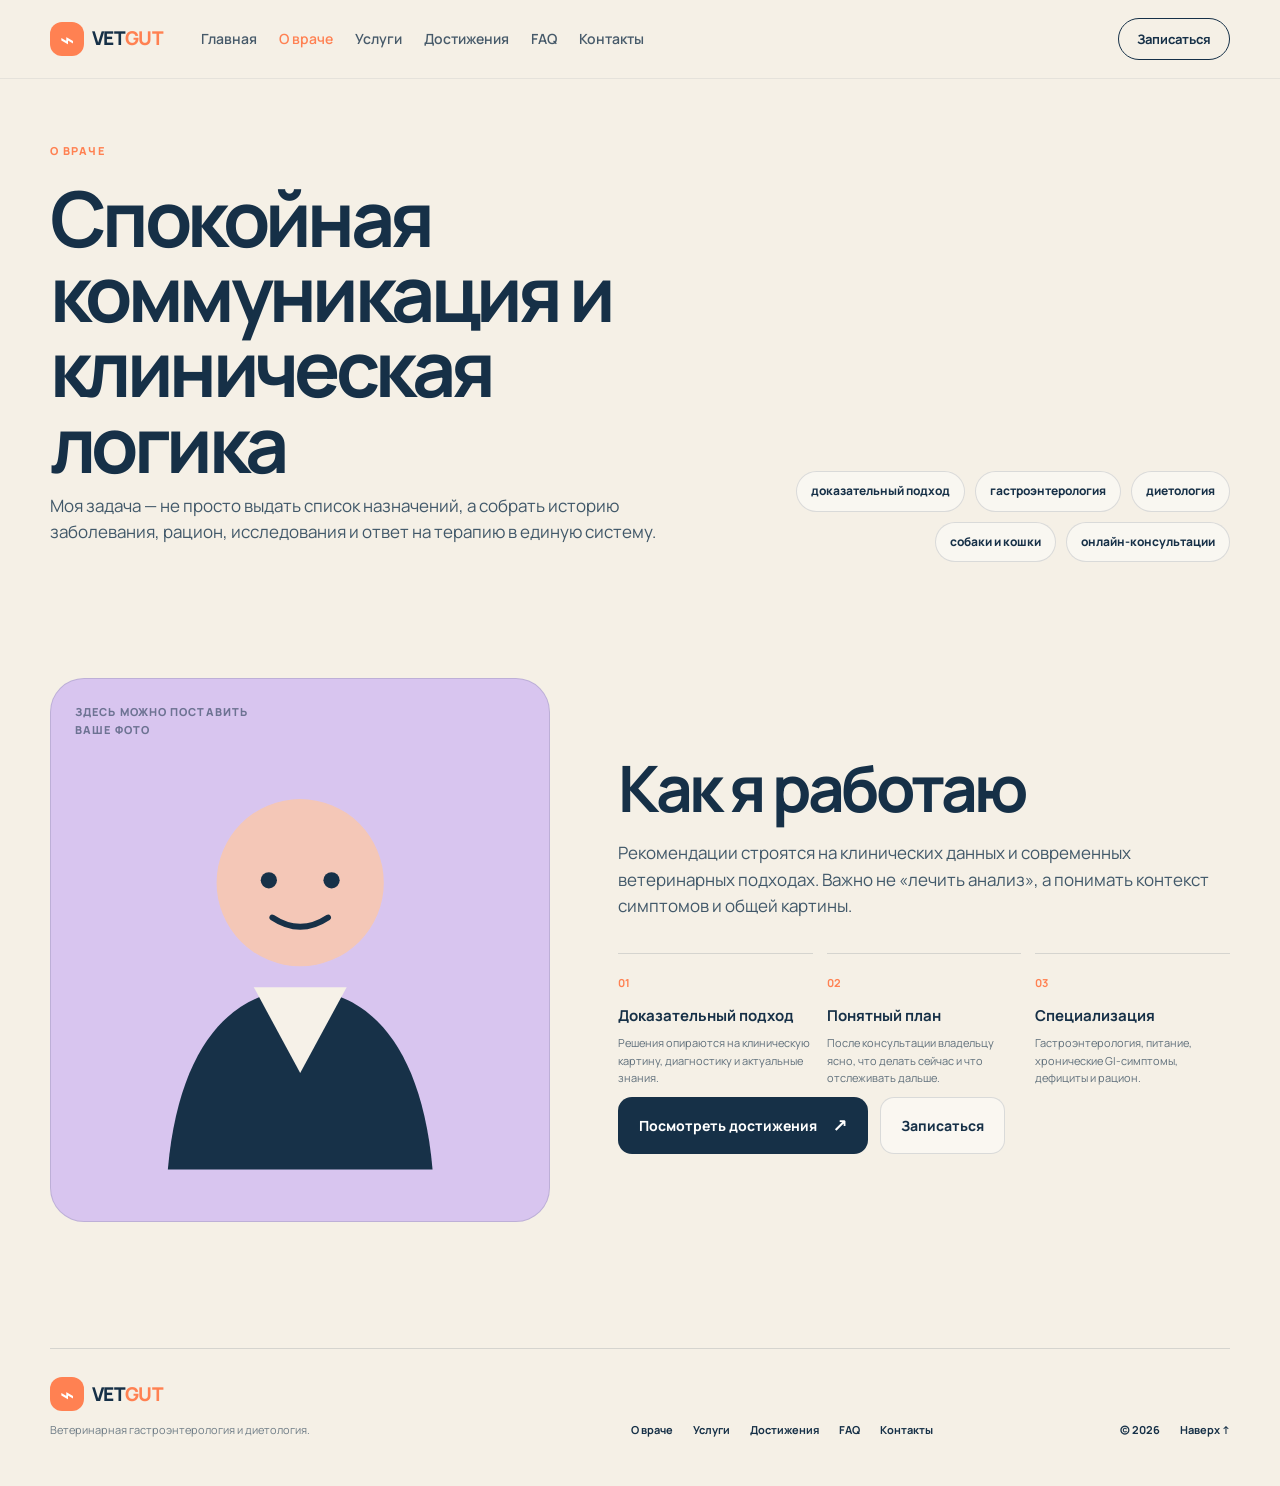
==== about.html @ 3a08a4ab "Add files via upload" ====
<!DOCTYPE html>
<html lang="ru">
<head>
  <meta charset="UTF-8" />
  <meta name="viewport" content="width=device-width, initial-scale=1.0" />
  <meta name="description" content="Ветеринарный гастроэнтеролог и диетолог" />
  <title>О враче — VETGUT</title>
  <link rel="stylesheet" href="styles.css" />
</head>
<body id="top">
  <div class="page-noise"></div>
  
    <header class="header">
      <div class="container header__inner">
        <a class="brand" href="index.html" aria-label="На главную">
          <span class="brand__mark">⌁</span>
          <span class="brand__text">VET<span>GUT</span></span>
        </a>

        <nav class="nav" id="nav">
          <a href="index.html" class="">Главная</a>
          <a href="about.html" class="is-active">О враче</a>
          <a href="services.html" class="">Услуги</a>
          <a href="achievements.html" class="">Достижения</a>
          <a href="faq.html" class="">FAQ</a>
          <a href="contacts.html" class="">Контакты</a>
        </nav>

        <a class="header__cta" href="contacts.html">Записаться</a>

        <button class="menu-btn" id="menuBtn" aria-label="Открыть меню" aria-expanded="false">
          <span></span><span></span><span></span>
        </button>
      </div>
    </header>
    
  <main>
    
<section class="inner-hero">
  <div class="container inner-hero__grid">
    <div>
      <span class="section-kicker">о враче</span>
      <h1 class="inner-title">Спокойная коммуникация и клиническая логика</h1>
      <p class="inner-lead">
        Моя задача — не просто выдать список назначений, а собрать историю заболевания,
        рацион, исследования и ответ на терапию в единую систему.
      </p>
    </div>
    <div class="inner-chip-cloud">
      <span>доказательный подход</span>
      <span>гастроэнтерология</span>
      <span>диетология</span>
      <span>собаки и кошки</span>
      <span>онлайн-консультации</span>
    </div>
  </div>
</section>

<section class="section">
  <div class="container about-grid">
    <div class="about-visual">
      <div class="portrait-placeholder">
        <div class="portrait-placeholder__label">здесь можно поставить<br>ваше фото</div>
        <svg viewBox="0 0 360 420" aria-hidden="true">
          <circle cx="180" cy="128" r="72" fill="#F4C7B7"/>
          <path d="M66 375 C76 262 126 220 180 220 C234 220 284 262 294 375 Z" fill="#173148"/>
          <path d="M140 218 L180 292 L220 218" fill="#F6F1E8"/>
          <circle cx="153" cy="126" r="7" fill="#173148"/>
          <circle cx="207" cy="126" r="7" fill="#173148"/>
          <path d="M156 158 Q180 174 204 158" fill="none" stroke="#173148" stroke-width="5" stroke-linecap="round"/>
        </svg>
      </div>
    </div>
    <div class="about-copy">
      <h2 class="sub-title">Как я работаю</h2>
      <p class="about-lead">
        Рекомендации строятся на клинических данных и современных ветеринарных подходах.
        Важно не «лечить анализ», а понимать контекст симптомов и общей картины.
      </p>

      <div class="about-points">
        <div>
          <b>01</b>
          <h4>Доказательный подход</h4>
          <p>Решения опираются на клиническую картину, диагностику и актуальные знания.</p>
        </div>
        <div>
          <b>02</b>
          <h4>Понятный план</h4>
          <p>После консультации владельцу ясно, что делать сейчас и что отслеживать дальше.</p>
        </div>
        <div>
          <b>03</b>
          <h4>Специализация</h4>
          <p>Гастроэнтерология, питание, хронические GI-симптомы, дефициты и рацион.</p>
        </div>
      </div>

      <div class="split-actions">
        <a class="btn btn--primary" href="achievements.html">Посмотреть достижения <span>↗</span></a>
        <a class="btn btn--ghost" href="contacts.html">Записаться</a>
      </div>
    </div>
  </div>
</section>

  </main>
  
    <footer class="footer">
      <div class="container footer__inner">
        <div>
          <a class="brand brand--footer" href="index.html">
            <span class="brand__mark">⌁</span>
            <span class="brand__text">VET<span>GUT</span></span>
          </a>
          <p>Ветеринарная гастроэнтерология и диетология.</p>
        </div>
        <div class="footer__links">
          <a href="about.html">О враче</a>
          <a href="services.html">Услуги</a>
          <a href="achievements.html">Достижения</a>
          <a href="faq.html">FAQ</a>
          <a href="contacts.html">Контакты</a>
        </div>
        <div class="footer__right">
          <span>© 2026</span>
          <a href="#top">Наверх ↑</a>
        </div>
      </div>
    </footer>
    
  <script src="script.js"></script>
</body>
</html>
---- styles.css ----
@import url('https://fonts.googleapis.com/css2?family=Manrope:wght@400;500;600;700;800&display=swap');

:root{
  --bg:#f5f0e6;
  --paper:#fffdf8;
  --ink:#163047;
  --ink-2:#284358;
  --coral:#ff8152;
  --coral-soft:#f4b2a4;
  --lavender:#d8c5ef;
  --sky:#a8dce8;
  --yellow:#f7de78;
  --pink:#f2a7bb;
  --line:rgba(22,48,71,.14);
  --radius:30px;
  --shadow:0 18px 48px rgba(22,48,71,.08);
}
*{box-sizing:border-box}
html{scroll-behavior:smooth}
body{
  margin:0;
  font-family:"Manrope",system-ui,-apple-system,BlinkMacSystemFont,"Segoe UI",sans-serif;
  color:var(--ink);
  background:var(--bg);
  line-height:1.55;
  overflow-x:hidden;
}
a{color:inherit;text-decoration:none}
button,input,textarea{font:inherit}
img{max-width:100%;display:block}
.container{width:min(1180px,calc(100% - 40px));margin:0 auto}
.page-noise{
  position:fixed;inset:0;pointer-events:none;z-index:-1;opacity:.22;
  background-image:radial-gradient(rgba(22,48,71,.11) .55px,transparent .55px);
  background-size:6px 6px;
}

.header{
  position:sticky;top:0;z-index:50;background:rgba(245,240,230,.84);
  backdrop-filter:blur(18px);border-bottom:1px solid rgba(22,48,71,.07)
}
.header__inner{height:78px;display:flex;align-items:center;gap:28px}
.brand{display:flex;align-items:center;gap:8px;font-weight:800;letter-spacing:-.04em}
.brand__mark{
  width:34px;height:34px;display:grid;place-items:center;border-radius:12px;
  background:var(--coral);color:white;font-size:24px;line-height:1
}
.brand__text{font-size:19px}
.brand__text span{color:var(--coral)}
.nav{display:flex;align-items:center;gap:22px;margin-left:10px;font-size:14px;font-weight:600}
.nav a{opacity:.78;transition:.2s}
.nav a:hover,.nav a.is-active{opacity:1;color:var(--coral)}
.header__cta{
  margin-left:auto;border:1px solid var(--ink);border-radius:999px;padding:10px 18px;font-size:13px;font-weight:700;transition:.2s
}
.header__cta:hover{background:var(--ink);color:white}
.menu-btn{display:none;background:none;border:0;padding:8px;cursor:pointer}
.menu-btn span{display:block;width:22px;height:2px;background:var(--ink);margin:4px 0;border-radius:4px}

h1,h2,h3,p{margin-top:0}
.eyebrow,.section-kicker{
  display:inline-flex;align-items:center;gap:9px;text-transform:uppercase;letter-spacing:.13em;
  font-size:11px;font-weight:800
}
.eyebrow{background:#fff;border:1px solid var(--line);border-radius:999px;padding:9px 13px}
.dot{width:8px;height:8px;border-radius:50%;background:var(--coral);box-shadow:0 0 0 5px rgba(255,129,82,.12)}
.section-kicker{color:var(--coral)}

.hero{padding:68px 0 74px}
.hero--compact{padding-bottom:60px}
.hero__grid{display:grid;grid-template-columns:1.03fr .97fr;gap:50px;align-items:center}
h1{
  margin:24px 0 22px;font-size:clamp(54px,6.5vw,92px);line-height:.94;letter-spacing:-.065em;
  max-width:770px
}
h1 span{color:var(--coral)}
.hero__lead,.inner-lead,.about-lead{max-width:660px;font-size:17px;color:var(--ink-2);opacity:.88}
.hero__actions,.split-actions,.contact-actions,.cta-box__actions{display:flex;gap:12px;flex-wrap:wrap}
.hero__actions{margin:32px 0 34px}
.btn{
  display:inline-flex;align-items:center;justify-content:center;gap:15px;padding:14px 20px;border-radius:14px;
  font-weight:750;font-size:14px;border:1px solid transparent;transition:.2s
}
.btn span{font-size:18px}
.btn--primary{background:var(--ink);color:#fff}
.btn--primary:hover{transform:translateY(-2px);background:#0f2437}
.btn--ghost{border-color:var(--line);background:rgba(255,255,255,.46)}
.btn--ghost:hover{background:white}
.hero__facts{display:grid;grid-template-columns:repeat(3,1fr);gap:12px;max-width:650px}
.hero__facts div{border-top:1px solid var(--line);padding-top:13px}
.hero__facts b{display:block;font-size:13px}
.hero__facts span{font-size:11px;opacity:.62}

.hero__visual{position:relative;min-height:540px}
.hero-card{
  min-height:560px;background:var(--paper);border:1px solid var(--line);border-radius:42px;overflow:hidden;
  position:relative;box-shadow:var(--shadow)
}
.hero-card--short{min-height:500px}
.hero-card::before{
  content:"";position:absolute;inset:0;
  background:
    radial-gradient(circle at 88% 12%,rgba(255,129,82,.16) 0 58px,transparent 59px),
    radial-gradient(circle at 10% 92%,rgba(216,197,239,.32) 0 90px,transparent 91px);
}
.hero-card__badge{
  position:absolute;z-index:3;top:28px;left:28px;border:1px solid var(--line);background:#fff;
  border-radius:999px;padding:8px 12px;font-size:11px;font-weight:700
}
.pet-stage{height:430px;display:flex;align-items:center;justify-content:center;padding-top:30px}
.pet-illustration{width:94%;height:auto;position:relative;z-index:2}
.float-tag{
  position:absolute;z-index:5;background:var(--yellow);border:1px solid rgba(22,48,71,.12);
  border-radius:999px;padding:10px 14px;font-size:11px;font-weight:800;box-shadow:var(--shadow)
}
.float-tag--one{right:-17px;top:105px;transform:rotate(5deg)}
.float-tag--two{left:-26px;bottom:102px;background:var(--lavender);transform:rotate(-7deg)}

.section{padding:90px 0}
.section-head{display:flex;align-items:flex-end;justify-content:space-between;gap:40px;margin-bottom:42px}
.section-head--center{align-items:end}
.section-head h2,.sub-title,.contact-card h2,.cta-box h2{
  margin:10px 0 0;font-size:clamp(38px,5vw,68px);line-height:1;letter-spacing:-.055em
}
.section-head p{width:min(420px,100%);margin:0;color:var(--ink-2);opacity:.75;font-size:14px}

.inner-hero{padding:58px 0 26px}
.inner-hero__grid{display:grid;grid-template-columns:1.1fr .9fr;gap:40px;align-items:end}
.inner-title{
  margin:18px 0 12px;
  font-size:clamp(42px,6vw,78px);
  line-height:.98;
  letter-spacing:-.06em;
}
.inner-chip-cloud{display:flex;gap:10px;flex-wrap:wrap;justify-content:flex-end}
.inner-chip-cloud span,.track-row span{
  border:1px solid var(--line);border-radius:999px;padding:10px 14px;
  background:rgba(255,255,255,.45);font-size:12px;font-weight:750
}
.track-row{display:flex;gap:10px;flex-wrap:wrap;margin:0 0 18px}

.section--shortcuts{padding-top:20px}
.shortcut-grid{
  display:grid;grid-template-columns:repeat(4,1fr);gap:16px
}
.shortcut-card{
  min-height:250px;padding:24px;border-radius:28px;border:1px solid var(--line);display:flex;flex-direction:column;
  transition:.22s;background:#fff
}
.shortcut-card:hover{transform:translateY(-5px);box-shadow:var(--shadow)}
.shortcut-card span:first-child{font-size:12px;font-weight:850;opacity:.6}
.shortcut-card h3{font-size:28px;letter-spacing:-.04em;line-height:1.05;margin:34px 0 10px}
.shortcut-card p{font-size:13px;opacity:.74;max-width:250px}
.shortcut-card b{margin-top:auto;padding-top:18px;border-top:1px solid rgba(22,48,71,.11);font-size:11px}
.shortcut-card--lavender{background:var(--lavender)}
.shortcut-card--sky{background:var(--sky)}
.shortcut-card--yellow{background:var(--yellow)}
.shortcut-card--coral{background:var(--coral-soft)}

.section--mini-showcase{padding-top:20px}
.mini-showcase{
  display:grid;grid-template-columns:1fr 1fr;gap:32px;align-items:center;
  border-radius:38px;background:rgba(255,255,255,.38);border:1px solid var(--line);padding:42px;
}
.mini-showcase__copy h2{margin:10px 0 16px;font-size:clamp(34px,4.5vw,56px);line-height:1;letter-spacing:-.055em}
.mini-showcase__copy p{max-width:500px;font-size:14px;opacity:.76;margin-bottom:24px}
.mini-cert-stack{position:relative;min-height:340px}
.mini-cert{
  position:absolute;width:260px;height:190px;border-radius:24px;overflow:hidden;background:#fff;box-shadow:var(--shadow);
  border:1px solid var(--line)
}
.mini-cert img{width:100%;height:100%;object-fit:cover}
.mini-cert--one{left:10px;top:70px;transform:rotate(-10deg)}
.mini-cert--two{left:140px;top:20px;transform:rotate(8deg)}
.mini-cert--three{left:210px;top:130px;transform:rotate(4deg)}

.section--cta{padding-top:24px}
.cta-box{
  display:grid;grid-template-columns:1fr auto;gap:30px;align-items:end;
  background:var(--ink);color:#fff;border-radius:34px;padding:38px 42px
}
.cta-box p{max-width:650px;opacity:.74;font-size:14px}
.cta-box .section-kicker{color:var(--yellow)}

.about-grid{display:grid;grid-template-columns:.9fr 1.1fr;gap:68px;align-items:center}
.about-visual{position:relative}
.portrait-placeholder{
  position:relative;overflow:hidden;aspect-ratio:.92;border-radius:34px;background:var(--lavender);border:1px solid var(--line)
}
.portrait-placeholder svg{position:absolute;inset:auto 0 0;width:100%;height:90%}
.portrait-placeholder__label{
  position:absolute;top:24px;left:24px;z-index:2;font-size:11px;text-transform:uppercase;
  font-weight:800;letter-spacing:.1em;opacity:.55
}
.about-lead{margin:20px 0 34px}
.about-points{display:grid;grid-template-columns:repeat(3,1fr);gap:14px}
.about-points>div{border-top:1px solid var(--line);padding-top:15px}
.about-points b{font-size:11px;color:var(--coral)}
.about-points h4{font-size:15px;margin:10px 0 7px}
.about-points p{font-size:11px;opacity:.67}

.services-grid{display:grid;grid-template-columns:repeat(3,1fr);gap:16px}
.service-card{
  min-height:310px;border-radius:26px;padding:24px;border:1px solid rgba(22,48,71,.09);
  display:flex;flex-direction:column;transition:.25s
}
.service-card:hover{transform:translateY(-6px);box-shadow:var(--shadow)}
.service-card__top{display:flex;justify-content:space-between;font-size:12px;font-weight:800;opacity:.8}
.service-card__top span:last-child{
  width:38px;height:38px;border-radius:12px;background:rgba(255,255,255,.5);display:grid;place-items:center;font-size:20px
}
.service-card h3{font-size:23px;line-height:1.12;letter-spacing:-.035em;margin:35px 0 12px}
.service-card p{font-size:13px;opacity:.72}
.service-card__meta{font-size:11px;font-weight:700;margin-top:auto;padding-top:22px;border-top:1px solid rgba(22,48,71,.12)}
.service-card--coral{background:var(--coral-soft)}
.service-card--lavender{background:var(--lavender)}
.service-card--sky{background:var(--sky)}
.service-card--yellow{background:var(--yellow)}
.service-card--cream{background:#fffaf0}
.service-card--dark{background:var(--ink);color:white}
.service-card--dark .service-card__meta{border-color:rgba(255,255,255,.22)}
.service-card--dark .service-card__top span:last-child{background:var(--coral)}

.achievement-stats{
  display:grid;grid-template-columns:.7fr 1.25fr 1.35fr;gap:12px;margin-top:30px
}
.achievement-stats>div{
  min-height:120px;border:1px solid var(--line);border-radius:24px;padding:20px;
  background:rgba(255,255,255,.52);display:flex;flex-direction:column;justify-content:space-between
}
.achievement-stats>div:nth-child(1){background:var(--yellow)}
.achievement-stats>div:nth-child(2){background:var(--lavender)}
.achievement-stats>div:nth-child(3){background:var(--sky)}
.achievement-stats b{font-size:36px;line-height:1;letter-spacing:-.05em}
.achievement-stats span{max-width:290px;font-size:11px;line-height:1.35;font-weight:750;opacity:.72}
.section--cert-overview{padding-top:24px}
.achievement-intro{
  display:grid;grid-template-columns:1.05fr 1fr auto;gap:30px;align-items:end;
  margin-bottom:18px;padding:28px 30px;border-radius:28px;background:var(--ink);color:white;
}
.achievement-intro__mark{
  display:inline-grid;width:34px;height:34px;place-items:center;border-radius:50%;
  background:var(--coral);margin-bottom:17px;
}
.achievement-intro h3{margin:0;max-width:440px;font-size:clamp(27px,3vw,42px);line-height:1.03;letter-spacing:-.045em}
.achievement-intro p{margin:0;max-width:440px;font-size:12px;opacity:.7}
.achievement-pdf-link{
  display:inline-flex;align-items:center;gap:12px;white-space:nowrap;padding:12px 15px;
  border:1px solid rgba(255,255,255,.22);border-radius:14px;font-size:11px;font-weight:800;transition:.2s
}
.achievement-pdf-link:hover{background:white;color:var(--ink)}

.featured-certs{
  display:grid;grid-template-columns:1.25fr .75fr .75fr;gap:16px;margin-top:18px
}
.feature-cert{
  appearance:none;border:1px solid var(--line);border-radius:30px;padding:0;overflow:hidden;
  background:var(--paper);cursor:pointer;text-align:left;box-shadow:0 9px 25px rgba(22,48,71,.04);
  transition:.22s ease
}
.feature-cert:hover{transform:translateY(-5px);box-shadow:var(--shadow)}
.feature-cert__thumb{background:#ece7dc;padding:16px}
.feature-cert__thumb img{width:100%;height:100%;object-fit:contain;border-radius:16px}
.feature-cert__info{padding:18px 20px 20px}
.feature-cert__info span{font-size:10px;text-transform:uppercase;font-weight:850;letter-spacing:.08em;color:var(--coral)}
.feature-cert__info b{display:block;margin:8px 0 8px;font-size:20px;line-height:1.08;letter-spacing:-.04em}
.feature-cert__info small{font-size:11px;opacity:.6}
.feature-cert--large .feature-cert__thumb{height:420px;background:linear-gradient(135deg,#f3e7d9,#d8c5ef)}
.feature-cert--tall .feature-cert__thumb{height:360px}
.feature-cert:nth-child(2) .feature-cert__thumb{background:linear-gradient(135deg,#f7de78,#f4b2a4)}
.feature-cert:nth-child(3) .feature-cert__thumb{background:linear-gradient(135deg,#a8dce8,#d8c5ef)}

.certificate-gallery{
  display:grid;grid-template-columns:repeat(3,1fr);gap:16px
}
.certificate-item{
  appearance:none;border:1px solid var(--line);border-radius:26px;padding:0;overflow:hidden;background:var(--paper);
  color:var(--ink);text-align:left;cursor:pointer;box-shadow:0 9px 25px rgba(22,48,71,.04);transition:transform .22s ease,box-shadow .22s ease;
}
.certificate-item:hover{transform:translateY(-5px);box-shadow:var(--shadow)}
.certificate-item__image{
  height:228px;display:flex;align-items:center;justify-content:center;padding:14px;overflow:hidden;background:#ece7dc;border-bottom:1px solid var(--line)
}
.certificate-item:nth-child(4n+1) .certificate-item__image{background:#f5d1c6}
.certificate-item:nth-child(4n+2) .certificate-item__image{background:#ded1ef}
.certificate-item:nth-child(4n+3) .certificate-item__image{background:#c5e4eb}
.certificate-item:nth-child(4n+4) .certificate-item__image{background:#f6e8a8}
.certificate-item__image img{
  width:100%;height:100%;object-fit:contain;border-radius:9px;filter:drop-shadow(0 8px 12px rgba(22,48,71,.13))
}
.certificate-item__body{min-height:165px;padding:18px 19px 20px;display:flex;flex-direction:column}
.certificate-item__type{color:var(--coral);font-size:9px;font-weight:850;text-transform:uppercase;letter-spacing:.08em}
.certificate-item__body b{display:block;margin:12px 0 14px;font-size:16px;line-height:1.2;letter-spacing:-.025em}
.certificate-item__body>span:last-child{margin-top:auto;padding-top:12px;border-top:1px solid var(--line);font-size:10px;font-weight:700;opacity:.58}

.cert-lightbox{
  position:fixed;z-index:200;inset:0;display:none;align-items:center;justify-content:center;padding:24px;
  background:rgba(8,20,31,.88);backdrop-filter:blur(10px);
}
.cert-lightbox.is-open{display:flex}
.cert-lightbox__inner{width:min(1120px,100%);max-height:92vh;display:flex;flex-direction:column;align-items:center}
.cert-lightbox__inner img{max-width:100%;max-height:78vh;object-fit:contain;border-radius:14px;box-shadow:0 28px 80px rgba(0,0,0,.38)}
.cert-lightbox__caption{
  width:min(820px,100%);margin-top:14px;padding:13px 16px;border-radius:15px;background:rgba(255,255,255,.1);color:white;text-align:center
}
.cert-lightbox__caption b{display:block;font-size:13px}
.cert-lightbox__caption span{display:block;margin-top:4px;font-size:10px;opacity:.64}
.cert-lightbox__close{
  position:fixed;top:18px;right:22px;width:44px;height:44px;border:1px solid rgba(255,255,255,.25);border-radius:50%;
  background:rgba(255,255,255,.1);color:white;font-size:28px;line-height:1;cursor:pointer;
}
body.lightbox-open{overflow:hidden}

.faq-grid{display:grid;grid-template-columns:.75fr 1.25fr;gap:70px}
.faq-intro p{font-size:14px;opacity:.72;max-width:360px;margin:20px 0}
.faq-list details{border-top:1px solid var(--line)}
.faq-list details:last-child{border-bottom:1px solid var(--line)}
.faq-list summary{
  list-style:none;display:flex;align-items:center;justify-content:space-between;gap:18px;
  cursor:pointer;padding:22px 0;font-weight:750;font-size:15px
}
.faq-list summary::-webkit-details-marker{display:none}
.faq-list summary span{font-size:25px;font-weight:400;transition:.2s}
.faq-list details[open] summary span{transform:rotate(45deg)}
.faq-list details p{font-size:13px;opacity:.72;max-width:760px;padding:0 42px 22px 0;margin:0}

.contact-card{
  background:var(--coral-soft);border:1px solid var(--line);border-radius:40px;padding:56px;
  display:grid;grid-template-columns:1.1fr .9fr;gap:50px;overflow:hidden
}
.contact-card__copy p{max-width:610px;font-size:15px;opacity:.76;margin:20px 0 28px}
.contact-note{display:block;margin-top:16px;opacity:.55}
.contact-card__visual{display:flex;align-items:center;justify-content:center;position:relative}
.contact-bubble{
  background:#fff;border-radius:28px;padding:28px;width:min(100%,360px);box-shadow:var(--shadow);transform:rotate(3deg);
  border:1px solid var(--line)
}
.contact-bubble__small{display:inline-block;background:var(--yellow);border-radius:999px;padding:7px 10px;font-size:10px;font-weight:800;margin-bottom:20px}
.contact-bubble b{display:block;font-size:28px;line-height:1.06;letter-spacing:-.04em}
.contact-bubble__line{height:1px;background:var(--line);margin:22px 0}
.contact-bubble>span:last-child{font-size:11px;opacity:.65}
.contact-pet{position:absolute;right:-20px;bottom:4px;font-size:30px;transform:rotate(-8deg)}

.footer{padding:36px 0 48px}
.footer__inner{display:grid;grid-template-columns:1.2fr 1fr auto;gap:30px;align-items:end;border-top:1px solid var(--line);padding-top:28px}
.brand--footer{width:max-content}
.footer p{font-size:11px;opacity:.6;margin:10px 0 0}
.footer__links{display:flex;gap:20px;flex-wrap:wrap;font-size:11px;font-weight:700}
.footer__right{display:flex;gap:20px;font-size:11px;font-weight:700}

@media (max-width: 1100px){
  .shortcut-grid{grid-template-columns:repeat(2,1fr)}
  .featured-certs{grid-template-columns:1fr 1fr}
  .feature-cert--large{grid-column:1/-1}
}
@media (max-width: 980px){
  .nav,.header__cta{display:none}
  .menu-btn{display:block;margin-left:auto}
  .nav.is-open{
    display:flex;position:absolute;top:78px;left:20px;right:20px;background:var(--paper);border:1px solid var(--line);
    border-radius:20px;box-shadow:var(--shadow);padding:18px;flex-direction:column;align-items:flex-start
  }
  .hero__grid,.inner-hero__grid,.mini-showcase,.about-grid,.faq-grid,.contact-card{grid-template-columns:1fr}
  .hero__visual{min-height:auto}
  .services-grid,.certificate-gallery{grid-template-columns:repeat(2,1fr)}
  .about-points{grid-template-columns:repeat(2,1fr)}
  .achievement-stats{grid-template-columns:repeat(3,1fr)}
  .achievement-intro{grid-template-columns:1fr 1fr}
  .achievement-pdf-link{grid-column:1 / -1;width:max-content}
  .cta-box{grid-template-columns:1fr}
  .footer__inner{grid-template-columns:1fr;align-items:start}
}
@media (max-width: 680px){
  .container{width:min(100% - 24px,1180px)}
  .header__inner{height:68px}
  .hero{padding:38px 0 42px}
  h1,.inner-title{font-size:50px}
  .hero__lead,.inner-lead,.about-lead{font-size:15px}
  .hero__facts,.achievement-stats,.shortcut-grid,.services-grid,.certificate-gallery,.about-points,.featured-certs{grid-template-columns:1fr}
  .section{padding:72px 0}
  .hero-card{min-height:420px;border-radius:28px}
  .pet-stage{height:320px}
  .float-tag--one{right:-5px}
  .float-tag--two{left:-5px;bottom:50px}
  .section-head{display:block}
  .section-head p{margin-top:18px}
  .mini-showcase{padding:24px;border-radius:28px}
  .mini-cert-stack{min-height:255px}
  .mini-cert{width:160px;height:116px}
  .mini-cert--one{left:0;top:85px}
  .mini-cert--two{left:95px;top:10px}
  .mini-cert--three{left:145px;top:110px}
  .achievement-intro{grid-template-columns:1fr;padding:24px}
  .achievement-pdf-link{width:100%;justify-content:center;white-space:normal}
  .certificate-item__image{height:245px}
  .contact-card{padding:34px 24px;border-radius:28px}
  .footer__right{justify-content:space-between}
}
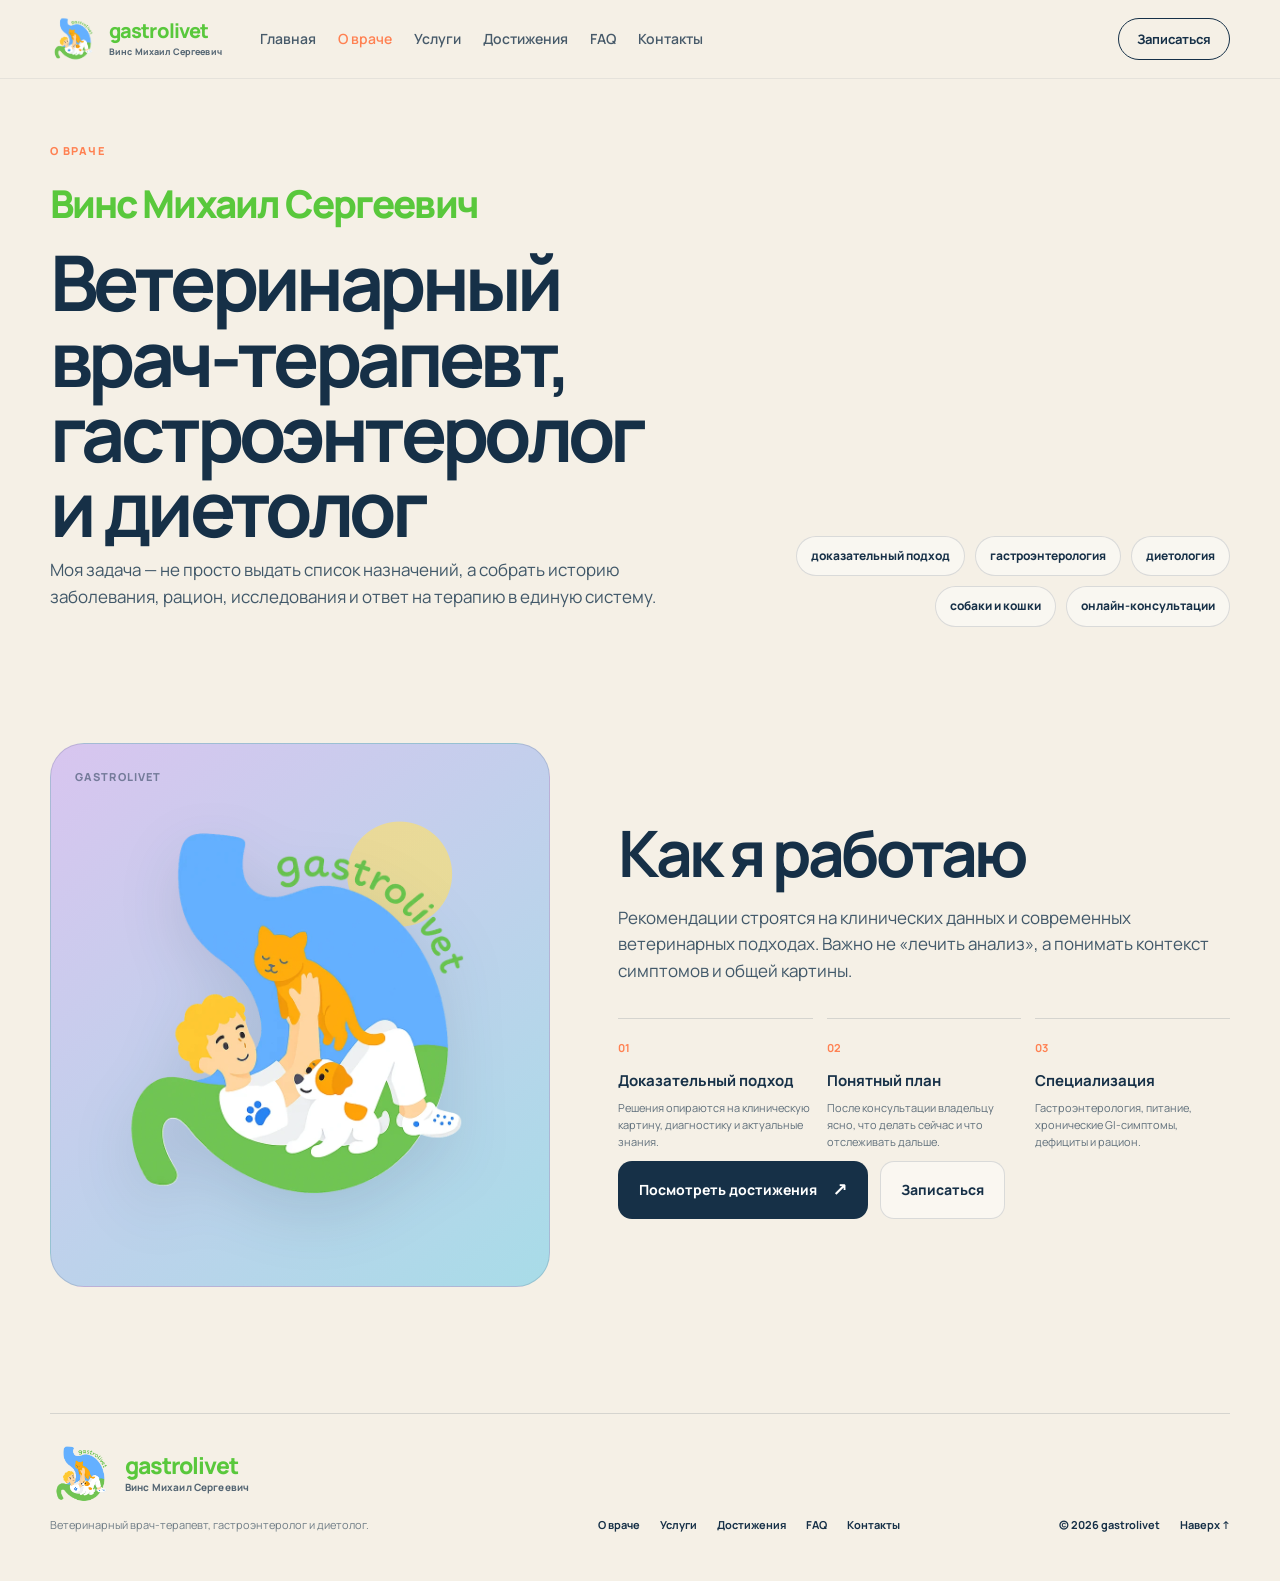
==== commit 2d6d6a68: "Add files via upload" ====
--- a/about.html
+++ b/about.html
@@ -3,8 +3,9 @@
 <head>
   <meta charset="UTF-8" />
   <meta name="viewport" content="width=device-width, initial-scale=1.0" />
-  <meta name="description" content="Ветеринарный гастроэнтеролог и диетолог" />
-  <title>О враче — VETGUT</title>
+  <meta name="description" content="Винс Михаил Сергеевич — ветеринарный врач-терапевт, гастроэнтеролог и диетолог. gastrolivet: гастроэнтерология и диетология собак и кошек." />
+  <title>О враче — Винс Михаил Сергеевич | gastrolivet</title>
+  <link rel="icon" type="image/png" href="assets/favicon.png" />
   <link rel="stylesheet" href="styles.css" />
 </head>
 <body id="top">
@@ -12,9 +13,12 @@
   
     <header class="header">
       <div class="container header__inner">
-        <a class="brand" href="index.html" aria-label="На главную">
-          <span class="brand__mark">⌁</span>
-          <span class="brand__text">VET<span>GUT</span></span>
+        <a class="brand brand--identity" href="index.html" aria-label="gastrolivet — главная">
+          <img class="brand__logo" src="assets/gastrolivet-logo.webp" alt="" aria-hidden="true">
+          <span class="brand__identity">
+            <span class="brand__text">gastrolivet</span>
+            <span class="brand__owner">Винс Михаил Сергеевич</span>
+          </span>
         </a>
 
         <nav class="nav" id="nav">
@@ -40,7 +44,8 @@
   <div class="container inner-hero__grid">
     <div>
       <span class="section-kicker">о враче</span>
-      <h1 class="inner-title">Спокойная коммуникация и клиническая логика</h1>
+      <div class="inner-person">Винс Михаил Сергеевич</div>
+      <h1 class="inner-title">Ветеринарный врач-терапевт,<br>гастроэнтеролог и диетолог</h1>
       <p class="inner-lead">
         Моя задача — не просто выдать список назначений, а собрать историю заболевания,
         рацион, исследования и ответ на терапию в единую систему.
@@ -59,16 +64,9 @@
 <section class="section">
   <div class="container about-grid">
     <div class="about-visual">
-      <div class="portrait-placeholder">
-        <div class="portrait-placeholder__label">здесь можно поставить<br>ваше фото</div>
-        <svg viewBox="0 0 360 420" aria-hidden="true">
-          <circle cx="180" cy="128" r="72" fill="#F4C7B7"/>
-          <path d="M66 375 C76 262 126 220 180 220 C234 220 284 262 294 375 Z" fill="#173148"/>
-          <path d="M140 218 L180 292 L220 218" fill="#F6F1E8"/>
-          <circle cx="153" cy="126" r="7" fill="#173148"/>
-          <circle cx="207" cy="126" r="7" fill="#173148"/>
-          <path d="M156 158 Q180 174 204 158" fill="none" stroke="#173148" stroke-width="5" stroke-linecap="round"/>
-        </svg>
+      <div class="portrait-placeholder portrait-placeholder--brand">
+        <span class="portrait-placeholder__label">gastrolivet</span>
+        <img src="assets/gastrolivet-logo.webp" alt="Логотип gastrolivet">
       </div>
     </div>
     <div class="about-copy">
@@ -109,11 +107,14 @@
     <footer class="footer">
       <div class="container footer__inner">
         <div>
-          <a class="brand brand--footer" href="index.html">
-            <span class="brand__mark">⌁</span>
-            <span class="brand__text">VET<span>GUT</span></span>
+          <a class="brand brand--footer brand--identity" href="index.html">
+            <img class="brand__logo" src="assets/gastrolivet-logo.webp" alt="" aria-hidden="true">
+            <span class="brand__identity">
+              <span class="brand__text">gastrolivet</span>
+              <span class="brand__owner">Винс Михаил Сергеевич</span>
+            </span>
           </a>
-          <p>Ветеринарная гастроэнтерология и диетология.</p>
+          <p>Ветеринарный врач-терапевт, гастроэнтеролог и диетолог.</p>
         </div>
         <div class="footer__links">
           <a href="about.html">О враче</a>
@@ -123,7 +124,7 @@
           <a href="contacts.html">Контакты</a>
         </div>
         <div class="footer__right">
-          <span>© 2026</span>
+          <span>© 2026 gastrolivet</span>
           <a href="#top">Наверх ↑</a>
         </div>
       </div>
--- a/styles.css
+++ b/styles.css
@@ -396,3 +396,1155 @@
   .contact-card{padding:34px 24px;border-radius:28px}
   .footer__right{justify-content:space-between}
 }
+
+
+/* Certificate animations */
+.feature-cert,
+.certificate-item{
+  position:relative;
+  overflow:hidden;
+  transform-style:preserve-3d;
+  will-change:transform, box-shadow;
+}
+.feature-cert::after,
+.certificate-item::after{
+  content:"";
+  position:absolute;
+  inset:-30% auto -30% -120%;
+  width:40%;
+  transform:skewX(-20deg);
+  background:linear-gradient(90deg, rgba(255,255,255,0), rgba(255,255,255,.35), rgba(255,255,255,0));
+  opacity:0;
+  pointer-events:none;
+}
+.feature-cert:hover::after,
+.certificate-item:hover::after{
+  animation:certShine .95s ease;
+}
+@keyframes certShine{
+  0%{left:-120%;opacity:0}
+  18%{opacity:1}
+  100%{left:140%;opacity:0}
+}
+
+.feature-cert__thumb img,
+.certificate-item__image img{
+  transition:transform .55s ease, filter .45s ease;
+}
+.feature-cert:hover .feature-cert__thumb img,
+.certificate-item:hover .certificate-item__image img{
+  transform:scale(1.04) translateY(-2px);
+  filter:drop-shadow(0 16px 24px rgba(22,48,71,.16));
+}
+
+.feature-cert--large{
+  animation:floatCertA 6.4s ease-in-out infinite;
+}
+.feature-cert:nth-child(2){
+  animation:floatCertB 5.6s ease-in-out infinite;
+}
+.feature-cert:nth-child(3){
+  animation:floatCertC 6.9s ease-in-out infinite;
+}
+.certificate-item{
+  animation:floatGallery 7.5s ease-in-out infinite;
+  animation-delay:var(--float-delay, 0ms);
+}
+@keyframes floatCertA{
+  0%,100%{transform:translateY(0) rotate(0deg)}
+  50%{transform:translateY(-8px) rotate(-.35deg)}
+}
+@keyframes floatCertB{
+  0%,100%{transform:translateY(0) rotate(0deg)}
+  50%{transform:translateY(-10px) rotate(.45deg)}
+}
+@keyframes floatCertC{
+  0%,100%{transform:translateY(0) rotate(0deg)}
+  50%{transform:translateY(-7px) rotate(-.45deg)}
+}
+@keyframes floatGallery{
+  0%,100%{transform:translateY(0)}
+  50%{transform:translateY(-4px)}
+}
+
+.cert-reveal{
+  opacity:0;
+  transform:translateY(26px) scale(.985);
+  transition:
+    opacity .65s ease,
+    transform .75s cubic-bezier(.2,.8,.2,1),
+    box-shadow .25s ease;
+  transition-delay:var(--reveal-delay, 0ms);
+}
+.cert-reveal.is-visible{
+  opacity:1;
+  transform:translateY(0) scale(1);
+}
+
+.achievements-page-glow{
+  position:absolute;
+  inset:0;
+  pointer-events:none;
+}
+.achievements-page-glow::before,
+.achievements-page-glow::after{
+  content:"";
+  position:absolute;
+  border-radius:50%;
+  filter:blur(30px);
+  opacity:.33;
+}
+.achievements-page-glow::before{
+  width:220px;height:220px;
+  background:rgba(216,197,239,.7);
+  top:90px;right:6%;
+  animation:glowMoveA 10s ease-in-out infinite;
+}
+.achievements-page-glow::after{
+  width:170px;height:170px;
+  background:rgba(244,178,164,.75);
+  left:5%;top:380px;
+  animation:glowMoveB 12s ease-in-out infinite;
+}
+@keyframes glowMoveA{
+  0%,100%{transform:translate(0,0) scale(1)}
+  50%{transform:translate(-12px,10px) scale(1.08)}
+}
+@keyframes glowMoveB{
+  0%,100%{transform:translate(0,0) scale(1)}
+  50%{transform:translate(14px,-10px) scale(1.06)}
+}
+
+@media (prefers-reduced-motion: reduce){
+  .feature-cert,
+  .certificate-item,
+  .feature-cert--large,
+  .feature-cert:nth-child(2),
+  .feature-cert:nth-child(3),
+  .certificate-item{
+    animation:none !important;
+    transition:none !important;
+  }
+  .cert-reveal,
+  .cert-reveal.is-visible{
+    opacity:1 !important;
+    transform:none !important;
+  }
+  .feature-cert::after,
+  .certificate-item::after{
+    display:none !important;
+  }
+}
+
+
+/* ===============================
+   PORTFOLIO ACHIEVEMENTS PAGE
+   =============================== */
+.portfolio-hero{
+  position:relative;
+  overflow:hidden;
+  padding:76px 0 72px;
+  min-height:720px;
+}
+.portfolio-hero__word{
+  position:absolute;
+  left:50%;
+  top:88px;
+  transform:translateX(-50%);
+  width:max-content;
+  font-size:clamp(95px,15vw,220px);
+  line-height:.78;
+  font-weight:800;
+  letter-spacing:-.085em;
+  color:rgba(22,48,71,.055);
+  user-select:none;
+  pointer-events:none;
+  z-index:0;
+}
+.portfolio-hero__grid{
+  position:relative;
+  z-index:2;
+  display:grid;
+  grid-template-columns:.92fr 1.08fr;
+  gap:50px;
+  align-items:center;
+  min-height:565px;
+}
+.portfolio-tag{
+  display:inline-flex;
+  width:max-content;
+  border:1px solid var(--ink);
+  border-radius:999px;
+  padding:8px 12px;
+  font-size:10px;
+  line-height:1;
+  font-weight:800;
+  text-transform:uppercase;
+  letter-spacing:.11em;
+}
+.portfolio-hero h1{
+  max-width:760px;
+  margin:28px 0 22px;
+  font-size:clamp(60px,7.6vw,112px);
+  line-height:.84;
+  letter-spacing:-.075em;
+}
+.portfolio-hero h1 em{
+  color:var(--coral);
+  font-style:normal;
+  position:relative;
+}
+.portfolio-hero h1 em::after{
+  content:"";
+  position:absolute;
+  left:2%;
+  right:0;
+  bottom:-4px;
+  height:9px;
+  background:var(--yellow);
+  z-index:-1;
+  transform:rotate(-1.5deg);
+}
+.portfolio-hero__copy p{
+  max-width:590px;
+  color:var(--ink-2);
+  opacity:.78;
+  font-size:15px;
+}
+.portfolio-hero__actions{display:flex;gap:12px;flex-wrap:wrap;margin-top:30px}
+
+.portfolio-stack{
+  position:relative;
+  height:560px;
+  perspective:1200px;
+}
+.portfolio-stack__card{
+  position:absolute;
+  appearance:none;
+  border:0;
+  padding:0;
+  background:white;
+  border-radius:24px;
+  overflow:hidden;
+  box-shadow:0 30px 65px rgba(22,48,71,.17);
+  cursor:pointer;
+  transform-origin:center;
+}
+.portfolio-stack__card img{width:100%;height:100%;object-fit:cover}
+.portfolio-stack__card--1{
+  width:365px;height:365px;left:45px;top:86px;z-index:3;
+  transform:rotate(-7deg);
+  animation:portfolioFloat1 7s ease-in-out infinite;
+}
+.portfolio-stack__card--2{
+  width:300px;height:300px;right:16px;top:28px;z-index:2;
+  transform:rotate(9deg);
+  animation:portfolioFloat2 6.3s ease-in-out infinite;
+}
+.portfolio-stack__card--3{
+  width:245px;height:245px;right:38px;bottom:8px;z-index:4;
+  transform:rotate(4deg);
+  animation:portfolioFloat3 7.8s ease-in-out infinite;
+}
+.portfolio-stack__sticker{
+  position:absolute;
+  left:6px;
+  bottom:22px;
+  z-index:5;
+  width:150px;
+  height:150px;
+  display:grid;
+  place-items:center;
+  text-align:center;
+  border-radius:50%;
+  background:var(--yellow);
+  border:1px solid rgba(22,48,71,.13);
+  font-size:11px;
+  line-height:1.3;
+  transform:rotate(-9deg);
+  animation:stickerSpin 14s ease-in-out infinite;
+}
+.portfolio-stack__sticker b{font-size:16px}
+@keyframes portfolioFloat1{
+  0%,100%{transform:translateY(0) rotate(-7deg)}
+  50%{transform:translateY(-14px) rotate(-5.7deg)}
+}
+@keyframes portfolioFloat2{
+  0%,100%{transform:translateY(0) rotate(9deg)}
+  50%{transform:translateY(11px) rotate(7.5deg)}
+}
+@keyframes portfolioFloat3{
+  0%,100%{transform:translateY(0) rotate(4deg)}
+  50%{transform:translateY(-10px) rotate(5.2deg)}
+}
+@keyframes stickerSpin{
+  0%,100%{transform:rotate(-9deg)}
+  50%{transform:rotate(3deg)}
+}
+
+.portfolio-marquee{
+  overflow:hidden;
+  border-top:1px solid var(--line);
+  border-bottom:1px solid var(--line);
+  background:var(--ink);
+  color:white;
+}
+.portfolio-marquee__track{
+  width:max-content;
+  display:flex;
+  gap:26px;
+  align-items:center;
+  padding:17px 0;
+  font-size:12px;
+  font-weight:800;
+  letter-spacing:.12em;
+  animation:portfolioMarquee 22s linear infinite;
+}
+.portfolio-marquee__track i{font-style:normal;color:var(--coral)}
+@keyframes portfolioMarquee{to{transform:translateX(-50%)}}
+
+.portfolio-overview__top{
+  display:grid;
+  grid-template-columns:auto 1fr .8fr;
+  gap:28px;
+  align-items:end;
+  margin-bottom:34px;
+}
+.portfolio-index{
+  width:46px;height:46px;
+  display:grid;place-items:center;
+  border-radius:50%;
+  border:1px solid var(--ink);
+  font-size:11px;
+  font-weight:800;
+}
+.portfolio-overview__top h2{
+  margin:10px 0 0;
+  font-size:clamp(42px,5vw,72px);
+  line-height:.95;
+  letter-spacing:-.06em;
+}
+.portfolio-overview__top p{
+  margin:0;
+  font-size:13px;
+  opacity:.7;
+  max-width:410px;
+}
+.portfolio-stats{
+  display:grid;
+  grid-template-columns:repeat(4,1fr);
+  gap:14px;
+}
+.portfolio-stat{
+  min-height:230px;
+  padding:22px;
+  border-radius:26px;
+  border:1px solid var(--line);
+  display:flex;
+  flex-direction:column;
+}
+.portfolio-stat span{font-size:10px;font-weight:850;opacity:.55}
+.portfolio-stat b{
+  margin-top:34px;
+  font-size:58px;
+  line-height:1;
+  letter-spacing:-.065em;
+}
+.portfolio-stat p{
+  margin:auto 0 0;
+  font-size:11px;
+  max-width:180px;
+  opacity:.7;
+}
+.portfolio-stat--yellow{background:var(--yellow)}
+.portfolio-stat--violet{background:var(--lavender)}
+.portfolio-stat--blue{background:var(--sky)}
+.portfolio-stat--coral{background:var(--coral-soft)}
+
+.portfolio-case__label{
+  display:flex;
+  align-items:center;
+  gap:14px;
+  margin-bottom:16px;
+  text-transform:uppercase;
+  letter-spacing:.11em;
+  font-size:10px;
+  font-weight:850;
+}
+.portfolio-case__label span:first-child{
+  width:34px;height:34px;border-radius:50%;border:1px solid var(--ink);display:grid;place-items:center;
+}
+.case-row{
+  min-height:520px;
+  margin-bottom:18px;
+  border-radius:34px;
+  overflow:hidden;
+  display:grid;
+  grid-template-columns:1fr 1fr;
+  border:1px solid var(--line);
+}
+.case-row--dark{background:var(--ink);color:white}
+.case-row--light{background:var(--yellow)}
+.case-row--pink{background:var(--coral-soft)}
+.case-row__copy{
+  padding:54px;
+  display:flex;
+  flex-direction:column;
+  justify-content:center;
+}
+.case-row__eyebrow{
+  font-size:10px;
+  font-weight:850;
+  text-transform:uppercase;
+  letter-spacing:.12em;
+  opacity:.65;
+}
+.case-row__copy h3{
+  margin:18px 0 18px;
+  max-width:520px;
+  font-size:clamp(36px,4.5vw,64px);
+  line-height:.94;
+  letter-spacing:-.055em;
+}
+.case-row__copy p{
+  max-width:520px;
+  font-size:13px;
+  opacity:.72;
+}
+.case-open{
+  appearance:none;
+  width:max-content;
+  margin-top:16px;
+  border:0;
+  border-bottom:1px solid currentColor;
+  background:none;
+  padding:0 0 4px;
+  color:inherit;
+  cursor:pointer;
+  font-size:11px;
+  font-weight:850;
+  text-transform:uppercase;
+  letter-spacing:.08em;
+}
+.case-pills{display:flex;gap:8px;flex-wrap:wrap;margin-top:18px}
+.case-pills span{
+  padding:9px 11px;
+  border:1px solid rgba(22,48,71,.16);
+  border-radius:999px;
+  font-size:10px;
+  font-weight:800;
+  background:rgba(255,255,255,.35)
+}
+.case-row__visual{
+  appearance:none;
+  border:0;
+  background:none;
+  padding:48px;
+  display:grid;
+  place-items:center;
+  cursor:pointer;
+  perspective:1100px;
+}
+.case-row__frame{
+  display:block;
+  width:min(100%,460px);
+  aspect-ratio:1/1;
+  padding:16px;
+  border-radius:28px;
+  background:rgba(255,255,255,.75);
+  box-shadow:0 30px 70px rgba(0,0,0,.16);
+  transform:rotate(4deg);
+  transition:.45s cubic-bezier(.2,.8,.2,1);
+}
+.case-row__frame--tilt{transform:rotate(-5deg)}
+.case-row__visual:hover .case-row__frame{
+  transform:rotate(0) scale(1.025);
+}
+.case-row__frame img{
+  width:100%;height:100%;object-fit:contain;border-radius:17px;
+}
+
+.timeline-grid{
+  display:grid;
+  grid-template-columns:1fr 1fr;
+  gap:18px;
+}
+.timeline-year{
+  border-top:2px solid var(--ink);
+  padding-top:18px;
+}
+.timeline-year__head{
+  display:flex;
+  justify-content:space-between;
+  align-items:flex-end;
+  padding-bottom:20px;
+}
+.timeline-year__head b{
+  font-size:76px;
+  line-height:.9;
+  letter-spacing:-.07em;
+}
+.timeline-year__head span{
+  font-size:11px;
+  font-weight:800;
+  opacity:.55;
+}
+.timeline-year__list{
+  border-top:1px solid var(--line);
+}
+.timeline-item{
+  width:100%;
+  appearance:none;
+  border:0;
+  border-bottom:1px solid var(--line);
+  background:transparent;
+  padding:17px 0;
+  display:grid;
+  grid-template-columns:82px 1fr auto;
+  gap:14px;
+  align-items:center;
+  text-align:left;
+  color:var(--ink);
+  cursor:pointer;
+}
+.timeline-item span{font-size:10px;font-weight:800;opacity:.55}
+.timeline-item b{font-size:13px}
+.timeline-item i{font-style:normal;font-size:18px;transition:.2s}
+.timeline-item:hover i{transform:translate(3px,-3px)}
+.timeline-more{
+  display:inline-flex;
+  margin-top:18px;
+  font-size:11px;
+  font-weight:850;
+  text-transform:uppercase;
+  letter-spacing:.08em;
+}
+
+.portfolio-gallery-section{padding-top:64px}
+.portfolio-masonry{
+  display:grid;
+  grid-template-columns:repeat(12,1fr);
+  gap:16px;
+}
+.portfolio-doc{
+  appearance:none;
+  border:1px solid var(--line);
+  border-radius:28px;
+  overflow:hidden;
+  padding:0;
+  background:white;
+  color:var(--ink);
+  cursor:pointer;
+  position:relative;
+  min-height:350px;
+  text-align:left;
+  transform-style:preserve-3d;
+  box-shadow:0 12px 30px rgba(22,48,71,.05);
+}
+.portfolio-doc img{
+  width:100%;
+  height:100%;
+  object-fit:cover;
+  transition:transform .6s cubic-bezier(.2,.8,.2,1), filter .45s;
+}
+.portfolio-doc:hover img{transform:scale(1.045)}
+.portfolio-doc>span{
+  position:absolute;
+  left:14px;right:14px;bottom:14px;
+  padding:14px 15px;
+  border-radius:17px;
+  background:rgba(255,253,248,.91);
+  backdrop-filter:blur(12px);
+  display:flex;
+  flex-direction:column;
+  gap:3px;
+}
+.portfolio-doc b{font-size:12px;line-height:1.25}
+.portfolio-doc small{font-size:9px;opacity:.55}
+.portfolio-doc--a{grid-column:span 4;min-height:430px}
+.portfolio-doc--b{grid-column:span 5;min-height:430px}
+.portfolio-doc--c{grid-column:span 3;min-height:430px}
+.portfolio-doc--d{grid-column:span 3;min-height:340px}
+.portfolio-doc--e{grid-column:span 4;min-height:340px}
+.portfolio-doc--f{grid-column:span 5;min-height:340px}
+.portfolio-doc--g{grid-column:span 5;min-height:390px}
+.portfolio-doc--h{grid-column:span 3;min-height:390px}
+.portfolio-doc--i{grid-column:span 4;min-height:390px}
+.portfolio-doc--j{grid-column:span 4;min-height:350px}
+.portfolio-doc--k{grid-column:span 4;min-height:350px}
+.portfolio-doc--l{grid-column:span 4;min-height:350px}
+.portfolio-doc--m{grid-column:3 / span 8;min-height:500px}
+
+.portfolio-outro{padding-top:20px}
+.portfolio-outro__box{
+  min-height:300px;
+  display:grid;
+  grid-template-columns:1fr auto;
+  gap:40px;
+  align-items:end;
+  padding:44px;
+  border-radius:36px;
+  background:linear-gradient(135deg,var(--lavender),var(--sky));
+  border:1px solid var(--line);
+  position:relative;
+  overflow:hidden;
+}
+.portfolio-outro__box::after{
+  content:"✦";
+  position:absolute;
+  right:14%;
+  top:-58px;
+  font-size:220px;
+  line-height:1;
+  color:rgba(255,255,255,.28);
+}
+.portfolio-outro__box h2{
+  margin:20px 0 12px;
+  max-width:600px;
+  font-size:clamp(42px,5.6vw,78px);
+  line-height:.92;
+  letter-spacing:-.06em;
+}
+.portfolio-outro__box p{font-size:13px;opacity:.68}
+
+/* reveal effect for portfolio sections */
+.portfolio-reveal{
+  opacity:0;
+  transform:translateY(34px);
+  transition:opacity .8s ease,transform .85s cubic-bezier(.2,.8,.2,1);
+}
+.portfolio-reveal.is-visible{
+  opacity:1;
+  transform:translateY(0);
+}
+
+@media (max-width:1050px){
+  .portfolio-hero__grid{grid-template-columns:1fr}
+  .portfolio-stack{max-width:700px;width:100%;margin:0 auto}
+  .portfolio-stats{grid-template-columns:repeat(2,1fr)}
+  .portfolio-overview__top{grid-template-columns:auto 1fr}
+  .portfolio-overview__top p{grid-column:2}
+  .case-row{grid-template-columns:1fr}
+  .case-row--light .case-row__visual{order:2}
+  .timeline-grid{grid-template-columns:1fr}
+  .portfolio-masonry{grid-template-columns:repeat(6,1fr)}
+  .portfolio-doc--a,.portfolio-doc--b,.portfolio-doc--c,
+  .portfolio-doc--d,.portfolio-doc--e,.portfolio-doc--f,
+  .portfolio-doc--g,.portfolio-doc--h,.portfolio-doc--i,
+  .portfolio-doc--j,.portfolio-doc--k,.portfolio-doc--l,
+  .portfolio-doc--m{grid-column:span 3;min-height:360px}
+}
+@media (max-width:680px){
+  .portfolio-hero{padding-top:42px;min-height:auto}
+  .portfolio-hero__word{top:92px;font-size:92px}
+  .portfolio-hero h1{font-size:54px}
+  .portfolio-stack{height:420px}
+  .portfolio-stack__card--1{width:245px;height:245px;left:2px;top:96px}
+  .portfolio-stack__card--2{width:210px;height:210px;right:0;top:18px}
+  .portfolio-stack__card--3{width:180px;height:180px;right:12px;bottom:5px}
+  .portfolio-stack__sticker{width:112px;height:112px;left:0;bottom:0;font-size:9px}
+  .portfolio-stats{grid-template-columns:1fr 1fr}
+  .portfolio-stat{min-height:180px}
+  .portfolio-stat b{font-size:46px}
+  .portfolio-overview__top{grid-template-columns:1fr}
+  .portfolio-overview__top p{grid-column:auto}
+  .portfolio-index{margin-bottom:-6px}
+  .case-row__copy{padding:30px 24px}
+  .case-row__visual{padding:28px 22px}
+  .timeline-year__head b{font-size:58px}
+  .timeline-item{grid-template-columns:70px 1fr auto}
+  .portfolio-masonry{grid-template-columns:1fr}
+  .portfolio-doc--a,.portfolio-doc--b,.portfolio-doc--c,
+  .portfolio-doc--d,.portfolio-doc--e,.portfolio-doc--f,
+  .portfolio-doc--g,.portfolio-doc--h,.portfolio-doc--i,
+  .portfolio-doc--j,.portfolio-doc--k,.portfolio-doc--l,
+  .portfolio-doc--m{grid-column:auto;min-height:330px}
+  .portfolio-outro__box{grid-template-columns:1fr;padding:30px 24px}
+}
+
+@media (prefers-reduced-motion: reduce){
+  .portfolio-stack__card--1,.portfolio-stack__card--2,.portfolio-stack__card--3,
+  .portfolio-stack__sticker,.portfolio-marquee__track{animation:none!important}
+}
+
+
+/* ==========================================
+   gastrolivet / personal identity
+   ========================================== */
+.brand--identity{
+  gap:11px;
+  min-width:max-content;
+}
+.brand__logo{
+  width:48px;
+  height:48px;
+  object-fit:contain;
+  flex:0 0 auto;
+}
+.brand__identity{
+  display:flex;
+  flex-direction:column;
+  line-height:1.02;
+}
+.brand--identity .brand__text{
+  font-size:20px;
+  font-weight:800;
+  letter-spacing:-.045em;
+  color:#59c83c;
+}
+.brand__owner{
+  margin-top:5px;
+  max-width:190px;
+  font-size:9px;
+  line-height:1.15;
+  font-weight:750;
+  letter-spacing:.015em;
+  color:var(--ink);
+  opacity:.72;
+}
+.brand--footer .brand__logo{
+  width:64px;
+  height:64px;
+}
+.brand--footer .brand__text{font-size:23px}
+.brand--footer .brand__owner{font-size:10px}
+
+.hero--personal{
+  position:relative;
+}
+.hero__brandline{
+  margin-top:24px;
+  color:#59c83c;
+  font-size:clamp(28px,3.3vw,46px);
+  line-height:1;
+  font-weight:800;
+  letter-spacing:-.055em;
+}
+.hero__name{
+  margin:10px 0 20px;
+  max-width:780px;
+  font-size:clamp(58px,7.6vw,108px);
+  line-height:.86;
+  letter-spacing:-.075em;
+}
+.hero__role{
+  margin:0 0 20px;
+  font-size:clamp(20px,2.2vw,30px);
+  line-height:1.18;
+  letter-spacing:-.035em;
+}
+.hero__role strong{
+  color:var(--coral);
+  font-weight:800;
+}
+.hero__lead--personal{
+  max-width:650px;
+  font-size:15px;
+}
+.hero__visual--logo{
+  min-height:600px;
+  display:flex;
+  align-items:center;
+  justify-content:center;
+}
+.brand-showcase{
+  position:relative;
+  width:min(100%,560px);
+  min-height:570px;
+  display:grid;
+  place-items:center;
+  border-radius:48px;
+  background:
+    radial-gradient(circle at 85% 18%,rgba(247,222,120,.85) 0 64px,transparent 65px),
+    linear-gradient(145deg,rgba(255,255,255,.7),rgba(255,255,255,.28));
+  border:1px solid var(--line);
+  box-shadow:var(--shadow);
+  overflow:hidden;
+}
+.brand-showcase::before{
+  content:"gastrolivet";
+  position:absolute;
+  left:-25px;
+  bottom:24px;
+  font-size:78px;
+  font-weight:800;
+  letter-spacing:-.075em;
+  color:rgba(22,48,71,.055);
+  transform:rotate(-90deg);
+  transform-origin:left bottom;
+}
+.brand-showcase__logo{
+  width:90%;
+  max-width:500px;
+  height:auto;
+  position:relative;
+  z-index:3;
+  filter:drop-shadow(0 22px 30px rgba(22,48,71,.12));
+  animation:brandFloat 6.5s ease-in-out infinite;
+}
+.brand-showcase__halo{
+  position:absolute;
+  border-radius:50%;
+  filter:blur(1px);
+}
+.brand-showcase__halo--one{
+  width:260px;height:260px;
+  background:rgba(80,163,255,.18);
+  left:-70px;top:70px;
+}
+.brand-showcase__halo--two{
+  width:230px;height:230px;
+  background:rgba(89,200,60,.18);
+  right:-70px;bottom:60px;
+}
+.brand-showcase__caption{
+  position:absolute;
+  z-index:4;
+  left:24px;
+  right:24px;
+  bottom:22px;
+  display:flex;
+  align-items:center;
+  justify-content:space-between;
+  gap:20px;
+  padding:15px 17px;
+  border-radius:18px;
+  background:rgba(255,253,248,.88);
+  backdrop-filter:blur(12px);
+  border:1px solid rgba(22,48,71,.1);
+}
+.brand-showcase__caption span{
+  font-size:11px;
+  font-weight:800;
+}
+.brand-showcase__caption b{
+  font-size:9px;
+  text-transform:uppercase;
+  letter-spacing:.1em;
+  color:#59c83c;
+}
+@keyframes brandFloat{
+  0%,100%{transform:translateY(0) rotate(-.4deg)}
+  50%{transform:translateY(-10px) rotate(.45deg)}
+}
+
+.page-signature{
+  display:flex;
+  align-items:center;
+  gap:12px;
+  padding-top:28px;
+  margin-bottom:-12px;
+}
+.page-signature img{
+  width:48px;
+  height:48px;
+  object-fit:contain;
+}
+.page-signature div{
+  display:flex;
+  flex-direction:column;
+}
+.page-signature b{
+  font-size:12px;
+  letter-spacing:-.02em;
+}
+.page-signature span{
+  margin-top:3px;
+  font-size:9px;
+  font-weight:650;
+  opacity:.58;
+}
+.inner-person{
+  margin:12px 0 -7px;
+  color:#59c83c;
+  font-size:clamp(24px,3vw,40px);
+  font-weight:800;
+  letter-spacing:-.05em;
+}
+.portrait-placeholder--brand{
+  display:grid;
+  place-items:center;
+  padding:24px;
+  background:
+    radial-gradient(circle at 70% 24%,rgba(247,222,120,.72) 0 52px,transparent 53px),
+    linear-gradient(140deg,#d8c5ef,#a8dce8);
+}
+.portrait-placeholder--brand img{
+  width:94%;
+  height:auto;
+  position:relative;
+  z-index:2;
+  filter:drop-shadow(0 22px 30px rgba(22,48,71,.12));
+}
+.portrait-placeholder--brand .portrait-placeholder__label{
+  color:var(--ink);
+  opacity:.5;
+}
+
+@media (max-width:1100px){
+  .header__inner{gap:18px}
+  .nav{gap:15px}
+  .brand__owner{display:none}
+}
+@media (max-width:980px){
+  .brand__owner{display:block}
+}
+@media (max-width:680px){
+  .brand__logo{width:42px;height:42px}
+  .brand--identity .brand__text{font-size:18px}
+  .brand__owner{display:none}
+  .hero__brandline{font-size:27px}
+  .hero__name{font-size:54px}
+  .hero__role{font-size:21px}
+  .hero__visual--logo{min-height:auto}
+  .brand-showcase{min-height:420px;border-radius:30px}
+  .brand-showcase__caption{
+    left:14px;right:14px;bottom:14px;
+    flex-direction:column;align-items:flex-start;gap:3px;
+  }
+  .page-signature{padding-top:20px;margin-bottom:-18px}
+  .page-signature img{width:40px;height:40px}
+}
+@media (prefers-reduced-motion:reduce){
+  .brand-showcase__logo{animation:none}
+}
+
+
+/* ==========================================
+   PREMIUM PERSONAL HOMEPAGE
+   ========================================== */
+.personal-home{overflow:hidden}
+.personal-hero{position:relative;padding:58px 0 0}
+.personal-hero::before{
+  content:"gastrolivet";position:absolute;top:34px;right:-18px;z-index:-1;
+  font-size:clamp(100px,17vw,250px);line-height:.8;font-weight:800;letter-spacing:-.09em;
+  color:rgba(22,48,71,.035);pointer-events:none
+}
+.personal-hero__top{
+  display:grid;grid-template-columns:1.02fr .98fr;gap:54px;align-items:center;min-height:620px
+}
+.personal-kicker{
+  display:flex;align-items:center;flex-wrap:wrap;gap:10px;margin-bottom:28px;
+  text-transform:uppercase;letter-spacing:.12em;font-size:10px;font-weight:850
+}
+.personal-kicker span:first-child{color:#59c83c}
+.personal-kicker i{width:32px;height:1px;background:var(--ink);opacity:.35}
+.personal-name{
+  margin:0;max-width:760px;font-size:clamp(68px,8.6vw,124px);line-height:.82;letter-spacing:-.078em
+}
+.personal-role{
+  margin:28px 0 0;font-size:clamp(21px,2.35vw,32px);line-height:1.16;letter-spacing:-.04em
+}
+.personal-role strong{color:var(--coral);font-weight:800}
+.personal-actions{display:flex;gap:12px;flex-wrap:wrap;margin-top:30px}
+.personal-hero__visual{
+  position:relative;min-height:550px;display:flex;align-items:center;justify-content:center
+}
+.personal-logo-card{
+  position:relative;width:min(100%,520px);min-height:525px;display:grid;place-items:center;overflow:hidden;
+  border-radius:48px;border:1px solid var(--line);
+  background:
+    radial-gradient(circle at 82% 15%,rgba(247,222,120,.8) 0 60px,transparent 61px),
+    radial-gradient(circle at 9% 82%,rgba(216,197,239,.6) 0 95px,transparent 96px),
+    rgba(255,255,255,.55);
+  box-shadow:var(--shadow)
+}
+.personal-logo-card::before{
+  content:"";position:absolute;width:340px;height:340px;border-radius:50%;
+  border:52px solid rgba(80,163,255,.08);right:-125px;top:85px
+}
+.personal-logo-card__label{
+  position:absolute;top:25px;left:27px;font-size:13px;font-weight:850;color:#59c83c;letter-spacing:-.025em
+}
+.personal-logo-card img{
+  position:relative;z-index:2;width:92%;max-width:480px;
+  filter:drop-shadow(0 22px 32px rgba(22,48,71,.12));
+  animation:personalLogoFloat 6.4s ease-in-out infinite
+}
+.personal-logo-card__meta{
+  position:absolute;left:22px;right:22px;bottom:20px;display:flex;justify-content:space-between;gap:10px
+}
+.personal-logo-card__meta span{
+  display:inline-flex;padding:8px 10px;border:1px solid rgba(22,48,71,.09);border-radius:999px;
+  background:rgba(255,253,248,.78);backdrop-filter:blur(8px);font-size:9px;font-weight:800
+}
+.personal-sticker{
+  position:absolute;z-index:5;padding:10px 13px;border-radius:999px;border:1px solid rgba(22,48,71,.12);
+  box-shadow:0 12px 30px rgba(22,48,71,.09);font-size:10px;font-weight:850
+}
+.personal-sticker--one{right:-10px;top:82px;background:var(--yellow);transform:rotate(7deg)}
+.personal-sticker--two{left:-20px;bottom:86px;background:var(--lavender);transform:rotate(-8deg)}
+@keyframes personalLogoFloat{
+  0%,100%{transform:translateY(0) rotate(-.3deg)}
+  50%{transform:translateY(-9px) rotate(.45deg)}
+}
+
+.personal-statement{margin-top:8px;padding:54px 0 62px;border-top:1px solid var(--line)}
+.personal-statement__index{
+  margin-bottom:20px;font-size:9px;font-weight:850;text-transform:uppercase;letter-spacing:.12em;opacity:.5
+}
+.personal-statement h2{
+  margin:0;max-width:1120px;font-size:clamp(54px,7vw,104px);line-height:.88;letter-spacing:-.073em
+}
+.personal-statement h2 em{position:relative;color:var(--coral);font-style:normal}
+.personal-statement h2 em::after{
+  content:"";position:absolute;left:1%;right:-1%;bottom:2px;height:10px;z-index:-1;
+  background:var(--yellow);transform:rotate(-1deg)
+}
+.personal-statement__bottom{
+  display:grid;grid-template-columns:1fr auto;gap:40px;align-items:end;margin-top:32px
+}
+.personal-statement__bottom p{
+  margin:0;max-width:660px;font-size:14px;color:var(--ink-2);opacity:.74
+}
+.personal-arrow-link{
+  display:inline-flex;gap:16px;align-items:center;padding-bottom:5px;border-bottom:1px solid var(--ink);
+  font-size:12px;font-weight:850;text-transform:uppercase;letter-spacing:.08em
+}
+
+.personal-expertise{padding:82px 0;background:var(--ink);color:white}
+.personal-section-head{margin-bottom:35px}
+.personal-section-head>span,.personal-section-head>div>span{
+  font-size:9px;text-transform:uppercase;letter-spacing:.12em;font-weight:850;color:var(--coral)
+}
+.personal-section-head h2{
+  margin:9px 0 0;max-width:780px;font-size:clamp(42px,5vw,70px);line-height:.96;letter-spacing:-.06em
+}
+.personal-section-head--row{display:flex;align-items:flex-end;justify-content:space-between;gap:35px}
+.personal-section-head--row p{width:min(380px,100%);margin:0;font-size:12px;opacity:.65}
+.expertise-grid{display:grid;grid-template-columns:repeat(3,1fr);gap:15px}
+.expertise-card{
+  min-height:330px;padding:22px;border-radius:28px;border:1px solid rgba(255,255,255,.08);
+  display:flex;flex-direction:column;justify-content:space-between;color:var(--ink);transition:.25s ease
+}
+.expertise-card:hover{transform:translateY(-6px)}
+.expertise-card--therapy{background:var(--lavender)}
+.expertise-card--gastro{background:var(--coral-soft)}
+.expertise-card--diet{background:var(--yellow)}
+.expertise-card__top{display:flex;justify-content:space-between;align-items:center;font-size:10px;font-weight:850}
+.expertise-card__top i{
+  width:38px;height:38px;border-radius:50%;display:grid;place-items:center;
+  background:rgba(255,255,255,.5);font-style:normal;font-size:18px
+}
+.expertise-card h3{margin:0 0 10px;font-size:32px;line-height:1;letter-spacing:-.05em}
+.expertise-card p{margin:0;max-width:320px;font-size:11px;opacity:.68}
+
+.personal-navigation{padding:92px 0}
+.personal-nav-grid{display:grid;grid-template-columns:repeat(4,1fr);gap:14px}
+.personal-nav-card{
+  min-height:270px;padding:22px;border:1px solid var(--line);border-radius:27px;background:rgba(255,255,255,.5);
+  display:flex;flex-direction:column;transition:.25s ease
+}
+.personal-nav-card:hover{transform:translateY(-5px);box-shadow:var(--shadow)}
+.personal-nav-card--accent{background:var(--sky)}
+.personal-nav-card--dark{background:var(--ink);color:white}
+.personal-nav-card--soft{background:#fff9ed}
+.personal-nav-card__num{font-size:10px;font-weight:850;opacity:.55}
+.personal-nav-card h3{margin:44px 0 8px;font-size:28px;line-height:1;letter-spacing:-.045em}
+.personal-nav-card p{margin:0;font-size:11px;opacity:.65}
+.personal-nav-card b{
+  margin-top:auto;padding-top:18px;border-top:1px solid currentColor;font-size:10px;opacity:.75
+}
+
+.personal-contact{padding:0 0 86px}
+.personal-contact__box{
+  display:grid;grid-template-columns:.48fr 1.2fr auto;gap:36px;align-items:center;min-height:330px;
+  padding:38px 42px;border-radius:38px;border:1px solid var(--line);
+  background:
+    radial-gradient(circle at 14% 80%,rgba(168,220,232,.58) 0 115px,transparent 116px),
+    linear-gradient(135deg,var(--lavender),#f5eee5)
+}
+.personal-contact__logo{display:grid;place-items:center}
+.personal-contact__logo img{
+  width:230px;max-width:100%;filter:drop-shadow(0 18px 28px rgba(22,48,71,.1))
+}
+.personal-contact__copy>span{
+  font-size:9px;text-transform:uppercase;letter-spacing:.12em;font-weight:850;color:var(--coral)
+}
+.personal-contact__copy h2{
+  margin:10px 0 14px;font-size:clamp(38px,4.6vw,64px);line-height:.93;letter-spacing:-.06em
+}
+.personal-contact__copy p{max-width:610px;margin:0;font-size:12px;opacity:.66}
+
+@media (max-width:1050px){
+  .personal-hero__top{grid-template-columns:1fr}
+  .personal-hero__visual{min-height:auto}
+  .personal-logo-card{min-height:500px}
+  .personal-nav-grid{grid-template-columns:repeat(2,1fr)}
+  .personal-contact__box{grid-template-columns:.5fr 1fr}
+  .personal-contact__action{grid-column:2}
+}
+@media (max-width:760px){
+  .personal-hero{padding-top:38px}
+  .personal-hero__top{min-height:auto}
+  .personal-name{font-size:58px}
+  .personal-role{font-size:21px}
+  .personal-logo-card{min-height:390px;border-radius:30px}
+  .personal-logo-card__meta{flex-direction:column;align-items:flex-start}
+  .personal-sticker--one{right:-4px}
+  .personal-sticker--two{left:-4px;bottom:50px}
+  .personal-statement{padding:44px 0 50px}
+  .personal-statement h2{font-size:50px}
+  .personal-statement__bottom{grid-template-columns:1fr}
+  .personal-arrow-link{width:max-content}
+  .expertise-grid{grid-template-columns:1fr}
+  .expertise-card{min-height:245px}
+  .personal-section-head--row{display:block}
+  .personal-section-head--row p{margin-top:16px}
+  .personal-nav-grid{grid-template-columns:1fr}
+  .personal-nav-card{min-height:220px}
+  .personal-contact__box{grid-template-columns:1fr;padding:30px 24px;border-radius:30px}
+  .personal-contact__logo{justify-content:start}
+  .personal-contact__logo img{width:180px}
+  .personal-contact__action{grid-column:auto}
+}
+@media (prefers-reduced-motion:reduce){
+  .personal-logo-card img{animation:none}
+}
+
+
+/* ==========================================
+   CAT PAW CURSOR TRAIL — delicate
+   ========================================== */
+.paw-trail{
+  position: fixed;
+  left: 0;
+  top: 0;
+  width: 22px;
+  height: 22px;
+  pointer-events: none;
+  z-index: 9999;
+  opacity: 0;
+  transform: translate(-50%, -50%) scale(.78) rotate(0deg);
+  animation: pawTrailFade 1.9s cubic-bezier(.22,.7,.25,1) forwards;
+  filter: blur(.1px) drop-shadow(0 5px 10px rgba(22,48,71,.045));
+}
+.paw-trail svg{
+  width: 100%;
+  height: 100%;
+  display: block;
+}
+.paw-trail path,
+.paw-trail ellipse,
+.paw-trail circle{
+  fill: rgba(22,48,71,.075);
+}
+@keyframes pawTrailFade{
+  0%{
+    opacity: 0;
+    transform: translate(-50%, -50%) scale(.78) rotate(var(--paw-rotate, 0deg));
+  }
+  14%{
+    opacity: .42;
+  }
+  55%{
+    opacity: .19;
+  }
+  100%{
+    opacity: 0;
+    transform: translate(-50%, -54%) scale(.96) rotate(var(--paw-rotate, 0deg));
+  }
+}
+@media (prefers-reduced-motion: reduce){
+  .paw-trail{ display:none !important; }
+}
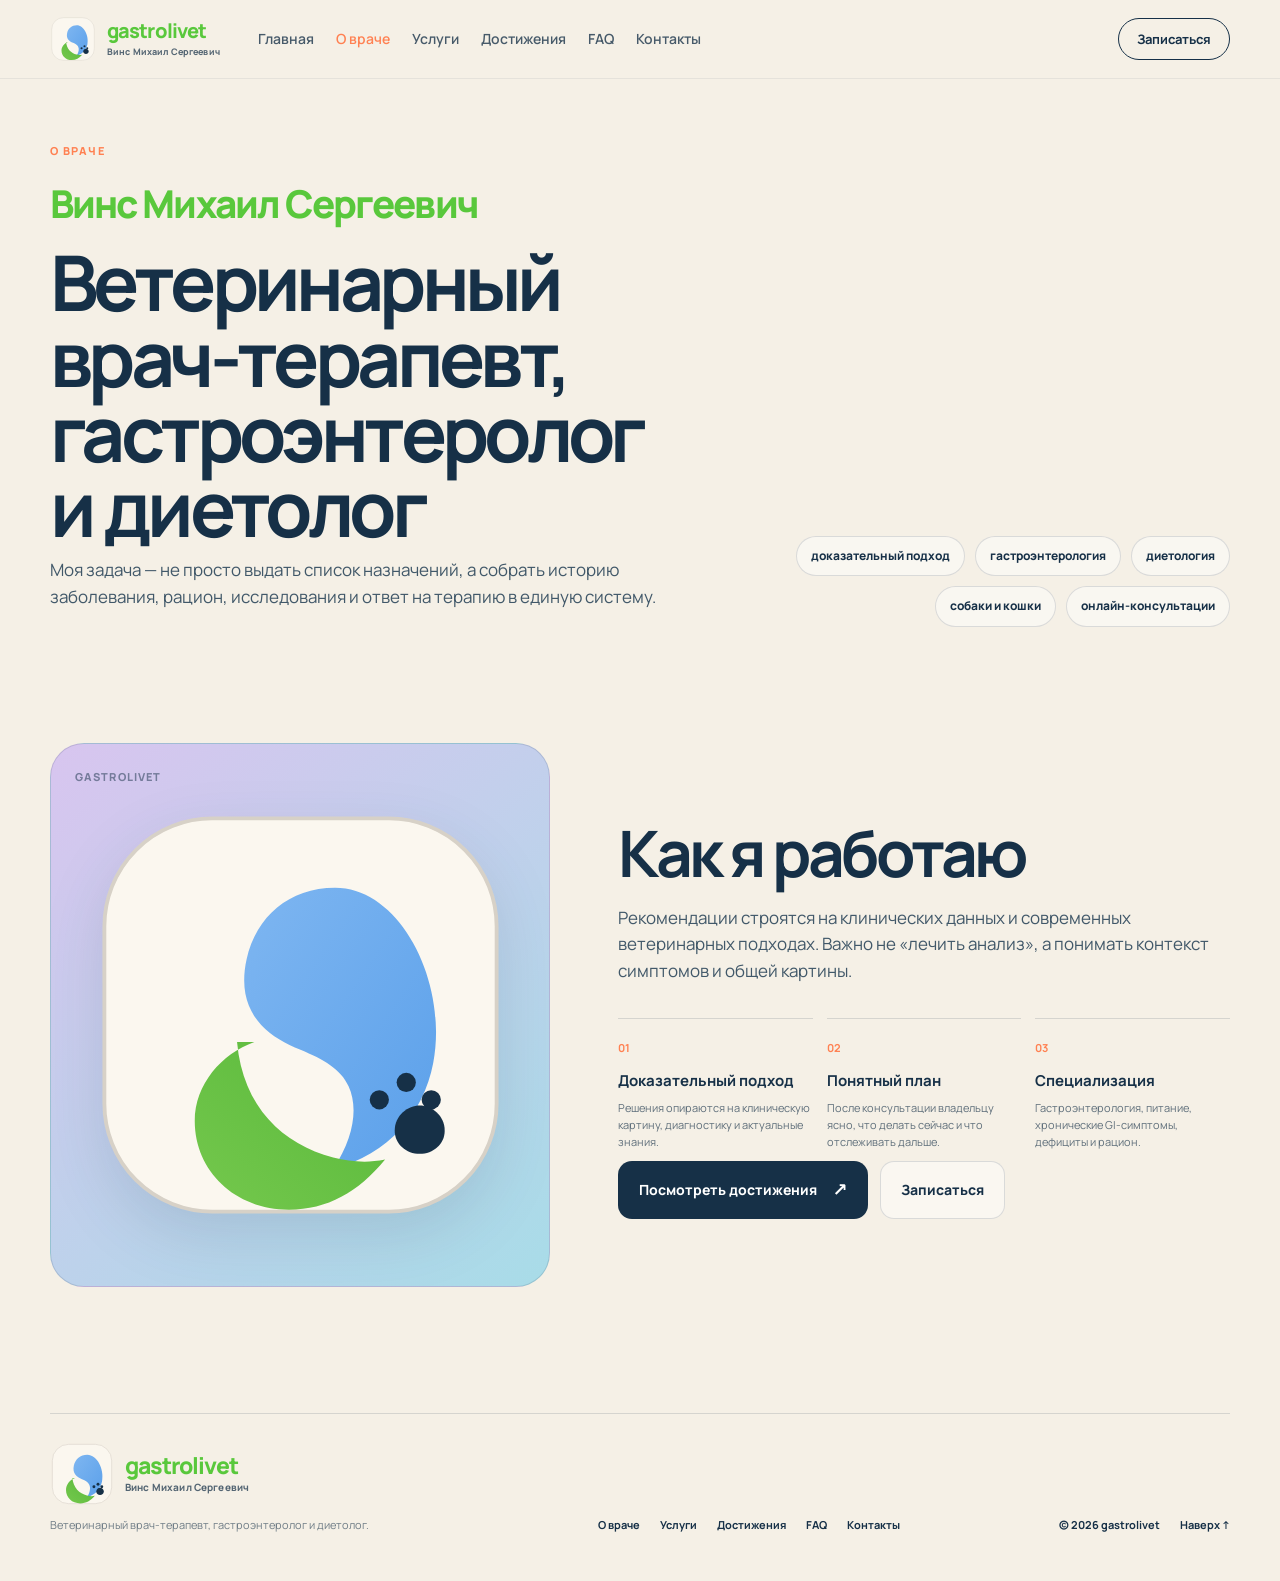
==== commit 8856de6b: "Add files via upload" ====
--- a/about.html
+++ b/about.html
@@ -5,6 +5,7 @@
   <meta name="viewport" content="width=device-width, initial-scale=1.0" />
   <meta name="description" content="Винс Михаил Сергеевич — ветеринарный врач-терапевт, гастроэнтеролог и диетолог. gastrolivet: гастроэнтерология и диетология собак и кошек." />
   <title>О враче — Винс Михаил Сергеевич | gastrolivet</title>
+  <link rel="icon" type="image/svg+xml" href="assets/gastrolivet-mark.svg" />
   <link rel="icon" type="image/png" href="assets/favicon.png" />
   <link rel="stylesheet" href="styles.css" />
 </head>
@@ -14,7 +15,7 @@
     <header class="header">
       <div class="container header__inner">
         <a class="brand brand--identity" href="index.html" aria-label="gastrolivet — главная">
-          <img class="brand__logo" src="assets/gastrolivet-logo.webp" alt="" aria-hidden="true">
+          <img class="brand__logo" src="assets/gastrolivet-mark.svg" alt="" aria-hidden="true">
           <span class="brand__identity">
             <span class="brand__text">gastrolivet</span>
             <span class="brand__owner">Винс Михаил Сергеевич</span>
@@ -66,7 +67,7 @@
     <div class="about-visual">
       <div class="portrait-placeholder portrait-placeholder--brand">
         <span class="portrait-placeholder__label">gastrolivet</span>
-        <img src="assets/gastrolivet-logo.webp" alt="Логотип gastrolivet">
+        <img src="assets/gastrolivet-mark.svg" alt="Логотип gastrolivet">
       </div>
     </div>
     <div class="about-copy">
@@ -108,7 +109,7 @@
       <div class="container footer__inner">
         <div>
           <a class="brand brand--footer brand--identity" href="index.html">
-            <img class="brand__logo" src="assets/gastrolivet-logo.webp" alt="" aria-hidden="true">
+            <img class="brand__logo" src="assets/gastrolivet-mark.svg" alt="" aria-hidden="true">
             <span class="brand__identity">
               <span class="brand__text">gastrolivet</span>
               <span class="brand__owner">Винс Михаил Сергеевич</span>
--- a/styles.css
+++ b/styles.css
@@ -623,10 +623,10 @@
   appearance:none;
   border:0;
   padding:0;
-  background:white;
+  background:transparent;
   border-radius:24px;
   overflow:hidden;
-  box-shadow:0 30px 65px rgba(22,48,71,.17);
+  box-shadow:0 22px 50px rgba(22,48,71,.14);
   cursor:pointer;
   transform-origin:center;
 }
@@ -849,10 +849,10 @@
   display:block;
   width:min(100%,460px);
   aspect-ratio:1/1;
-  padding:16px;
-  border-radius:28px;
-  background:rgba(255,255,255,.75);
-  box-shadow:0 30px 70px rgba(0,0,0,.16);
+  padding:0;
+  border-radius:0;
+  background:transparent;
+  box-shadow:none;
   transform:rotate(4deg);
   transition:.45s cubic-bezier(.2,.8,.2,1);
 }
@@ -861,7 +861,12 @@
   transform:rotate(0) scale(1.025);
 }
 .case-row__frame img{
-  width:100%;height:100%;object-fit:contain;border-radius:17px;
+  width:100%;
+  height:100%;
+  object-fit:contain;
+  border-radius:18px;
+  box-shadow:0 18px 40px rgba(22,48,71,.12);
+  background:transparent;
 }
 
 .timeline-grid{
@@ -1076,8 +1081,8 @@
   min-width:max-content;
 }
 .brand__logo{
-  width:48px;
-  height:48px;
+  width:46px;
+  height:46px;
   object-fit:contain;
   flex:0 0 auto;
 }
@@ -1330,7 +1335,11 @@
 .personal-kicker span:first-child{color:#59c83c}
 .personal-kicker i{width:32px;height:1px;background:var(--ink);opacity:.35}
 .personal-name{
-  margin:0;max-width:760px;font-size:clamp(68px,8.6vw,124px);line-height:.82;letter-spacing:-.078em
+  margin:0;
+  max-width:760px;
+  font-size:clamp(52px,6.8vw,96px);
+  line-height:.84;
+  letter-spacing:-.072em;
 }
 .personal-role{
   margin:28px 0 0;font-size:clamp(21px,2.35vw,32px);line-height:1.16;letter-spacing:-.04em
@@ -1341,12 +1350,18 @@
   position:relative;min-height:550px;display:flex;align-items:center;justify-content:center
 }
 .personal-logo-card{
-  position:relative;width:min(100%,520px);min-height:525px;display:grid;place-items:center;overflow:hidden;
-  border-radius:48px;border:1px solid var(--line);
+  position:relative;
+  width:min(100%,520px);
+  min-height:525px;
+  display:grid;
+  place-items:center;
+  overflow:hidden;
+  border-radius:48px;
+  border:1px solid var(--line);
   background:
     radial-gradient(circle at 82% 15%,rgba(247,222,120,.8) 0 60px,transparent 61px),
-    radial-gradient(circle at 9% 82%,rgba(216,197,239,.6) 0 95px,transparent 96px),
-    rgba(255,255,255,.55);
+    radial-gradient(circle at 9% 82%,rgba(216,197,239,.45) 0 95px,transparent 96px),
+    linear-gradient(180deg,rgba(255,255,255,.7),rgba(255,255,255,.48));
   box-shadow:var(--shadow)
 }
 .personal-logo-card::before{
@@ -1357,9 +1372,12 @@
   position:absolute;top:25px;left:27px;font-size:13px;font-weight:850;color:#59c83c;letter-spacing:-.025em
 }
 .personal-logo-card img{
-  position:relative;z-index:2;width:92%;max-width:480px;
-  filter:drop-shadow(0 22px 32px rgba(22,48,71,.12));
-  animation:personalLogoFloat 6.4s ease-in-out infinite
+  position:relative;
+  z-index:2;
+  width:72%;
+  max-width:360px;
+  filter:drop-shadow(0 18px 26px rgba(22,48,71,.10));
+  animation:personalLogoFloat 6.4s ease-in-out infinite;
 }
 .personal-logo-card__meta{
   position:absolute;left:22px;right:22px;bottom:20px;display:flex;justify-content:space-between;gap:10px
@@ -1456,7 +1474,9 @@
 }
 .personal-contact__logo{display:grid;place-items:center}
 .personal-contact__logo img{
-  width:230px;max-width:100%;filter:drop-shadow(0 18px 28px rgba(22,48,71,.1))
+  width:170px;
+  max-width:100%;
+  filter:drop-shadow(0 14px 22px rgba(22,48,71,.10))
 }
 .personal-contact__copy>span{
   font-size:9px;text-transform:uppercase;letter-spacing:.12em;font-weight:850;color:var(--coral)
@@ -1477,7 +1497,7 @@
 @media (max-width:760px){
   .personal-hero{padding-top:38px}
   .personal-hero__top{min-height:auto}
-  .personal-name{font-size:58px}
+  .personal-name{font-size:46px}
   .personal-role{font-size:21px}
   .personal-logo-card{min-height:390px;border-radius:30px}
   .personal-logo-card__meta{flex-direction:column;align-items:flex-start}
@@ -1495,7 +1515,7 @@
   .personal-nav-card{min-height:220px}
   .personal-contact__box{grid-template-columns:1fr;padding:30px 24px;border-radius:30px}
   .personal-contact__logo{justify-content:start}
-  .personal-contact__logo img{width:180px}
+  .personal-contact__logo img{width:145px}
   .personal-contact__action{grid-column:auto}
 }
 @media (prefers-reduced-motion:reduce){
@@ -1548,3 +1568,9 @@
 @media (prefers-reduced-motion: reduce){
   .paw-trail{ display:none !important; }
 }
+
+
+/* refined minimal logo variant */
+.personal-logo-card__label{
+  letter-spacing:-.015em;
+}
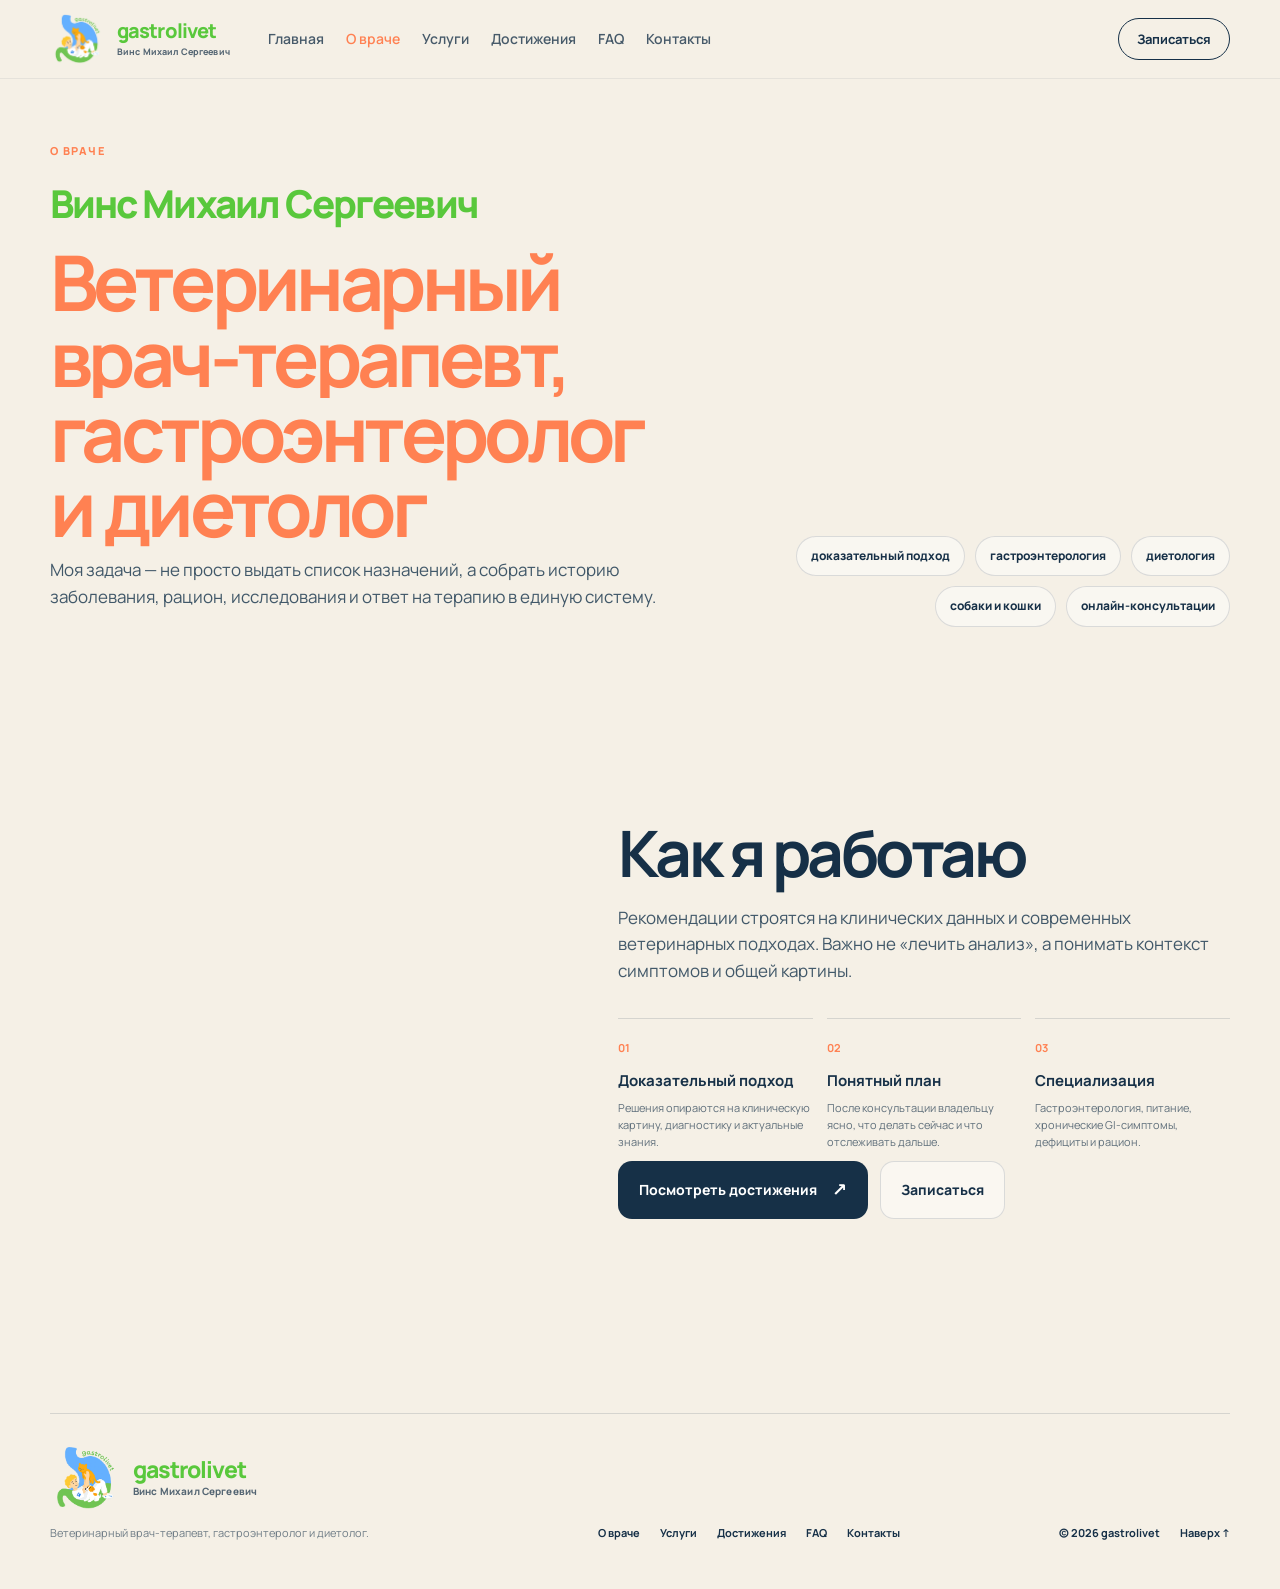
==== commit 0e68a5e2: "Add files via upload" ====
--- a/about.html
+++ b/about.html
@@ -5,7 +5,7 @@
   <meta name="viewport" content="width=device-width, initial-scale=1.0" />
   <meta name="description" content="Винс Михаил Сергеевич — ветеринарный врач-терапевт, гастроэнтеролог и диетолог. gastrolivet: гастроэнтерология и диетология собак и кошек." />
   <title>О враче — Винс Михаил Сергеевич | gastrolivet</title>
-  <link rel="icon" type="image/svg+xml" href="assets/gastrolivet-mark.svg" />
+  <link rel="icon" type="image/svg+xml" href="assets/gastrolivet-logo.webp" />
   <link rel="icon" type="image/png" href="assets/favicon.png" />
   <link rel="stylesheet" href="styles.css" />
 </head>
@@ -15,7 +15,7 @@
     <header class="header">
       <div class="container header__inner">
         <a class="brand brand--identity" href="index.html" aria-label="gastrolivet — главная">
-          <img class="brand__logo" src="assets/gastrolivet-mark.svg" alt="" aria-hidden="true">
+          <img class="brand__logo" src="assets/gastrolivet-logo.webp" alt="" aria-hidden="true">
           <span class="brand__identity">
             <span class="brand__text">gastrolivet</span>
             <span class="brand__owner">Винс Михаил Сергеевич</span>
@@ -67,7 +67,7 @@
     <div class="about-visual">
       <div class="portrait-placeholder portrait-placeholder--brand">
         <span class="portrait-placeholder__label">gastrolivet</span>
-        <img src="assets/gastrolivet-mark.svg" alt="Логотип gastrolivet">
+        <img src="assets/gastrolivet-logo.webp" alt="Логотип gastrolivet">
       </div>
     </div>
     <div class="about-copy">
@@ -109,7 +109,7 @@
       <div class="container footer__inner">
         <div>
           <a class="brand brand--footer brand--identity" href="index.html">
-            <img class="brand__logo" src="assets/gastrolivet-mark.svg" alt="" aria-hidden="true">
+            <img class="brand__logo" src="assets/gastrolivet-logo.webp" alt="" aria-hidden="true">
             <span class="brand__identity">
               <span class="brand__text">gastrolivet</span>
               <span class="brand__owner">Винс Михаил Сергеевич</span>
--- a/styles.css
+++ b/styles.css
@@ -1081,8 +1081,8 @@
   min-width:max-content;
 }
 .brand__logo{
-  width:46px;
-  height:46px;
+  width:56px;
+  height:56px;
   object-fit:contain;
   flex:0 0 auto;
 }
@@ -1108,8 +1108,8 @@
   opacity:.72;
 }
 .brand--footer .brand__logo{
-  width:64px;
-  height:64px;
+  width:72px;
+  height:72px;
 }
 .brand--footer .brand__text{font-size:23px}
 .brand--footer .brand__owner{font-size:10px}
@@ -1295,7 +1295,7 @@
   .brand__owner{display:block}
 }
 @media (max-width:680px){
-  .brand__logo{width:42px;height:42px}
+  .brand__logo{width:50px;height:50px}
   .brand--identity .brand__text{font-size:18px}
   .brand__owner{display:none}
   .hero__brandline{font-size:27px}
@@ -1423,7 +1423,7 @@
 .personal-expertise{padding:82px 0;background:var(--ink);color:white}
 .personal-section-head{margin-bottom:35px}
 .personal-section-head>span,.personal-section-head>div>span{
-  font-size:9px;text-transform:uppercase;letter-spacing:.12em;font-weight:850;color:var(--coral)
+  font-size:11px;text-transform:uppercase;letter-spacing:.12em;font-weight:850;color:var(--coral)
 }
 .personal-section-head h2{
   margin:9px 0 0;max-width:780px;font-size:clamp(42px,5vw,70px);line-height:.96;letter-spacing:-.06em
@@ -1432,8 +1432,8 @@
 .personal-section-head--row p{width:min(380px,100%);margin:0;font-size:12px;opacity:.65}
 .expertise-grid{display:grid;grid-template-columns:repeat(3,1fr);gap:15px}
 .expertise-card{
-  min-height:330px;padding:22px;border-radius:28px;border:1px solid rgba(255,255,255,.08);
-  display:flex;flex-direction:column;justify-content:space-between;color:var(--ink);transition:.25s ease
+  min-height:250px;padding:22px;border-radius:28px;border:1px solid rgba(255,255,255,.08);
+  display:flex;flex-direction:column;justify-content:flex-end;color:var(--ink);transition:.25s ease
 }
 .expertise-card:hover{transform:translateY(-6px)}
 .expertise-card--therapy{background:var(--lavender)}
@@ -1444,7 +1444,7 @@
   width:38px;height:38px;border-radius:50%;display:grid;place-items:center;
   background:rgba(255,255,255,.5);font-style:normal;font-size:18px
 }
-.expertise-card h3{margin:0 0 10px;font-size:32px;line-height:1;letter-spacing:-.05em}
+.expertise-card h3{margin:0 0 8px;font-size:32px;line-height:1;letter-spacing:-.05em}
 .expertise-card p{margin:0;max-width:320px;font-size:11px;opacity:.68}
 
 .personal-navigation{padding:92px 0}
@@ -1508,7 +1508,7 @@
   .personal-statement__bottom{grid-template-columns:1fr}
   .personal-arrow-link{width:max-content}
   .expertise-grid{grid-template-columns:1fr}
-  .expertise-card{min-height:245px}
+  .expertise-card{min-height:210px}
   .personal-section-head--row{display:block}
   .personal-section-head--row p{margin-top:16px}
   .personal-nav-grid{grid-template-columns:1fr}
@@ -1527,46 +1527,42 @@
    CAT PAW CURSOR TRAIL — delicate
    ========================================== */
 .paw-trail{
-  position: fixed;
-  left: 0;
-  top: 0;
-  width: 22px;
-  height: 22px;
-  pointer-events: none;
-  z-index: 9999;
-  opacity: 0;
-  transform: translate(-50%, -50%) scale(.78) rotate(0deg);
-  animation: pawTrailFade 1.9s cubic-bezier(.22,.7,.25,1) forwards;
-  filter: blur(.1px) drop-shadow(0 5px 10px rgba(22,48,71,.045));
+  position:fixed;
+  left:0;
+  top:0;
+  width:21px;
+  height:21px;
+  pointer-events:none;
+  z-index:9999;
+  opacity:0;
+  transform:translate(-50%,-50%) scale(.8) rotate(0deg);
+  animation:pawTrailFade 1.85s cubic-bezier(.22,.7,.25,1) forwards;
+  filter:drop-shadow(0 4px 9px rgba(22,48,71,.04));
 }
 .paw-trail svg{
-  width: 100%;
-  height: 100%;
-  display: block;
+  width:100%;
+  height:100%;
+  display:block;
 }
 .paw-trail path,
 .paw-trail ellipse,
 .paw-trail circle{
-  fill: rgba(22,48,71,.075);
+  fill:rgba(22,48,71,.115);
 }
 @keyframes pawTrailFade{
   0%{
-    opacity: 0;
-    transform: translate(-50%, -50%) scale(.78) rotate(var(--paw-rotate, 0deg));
+    opacity:0;
+    transform:translate(-50%,-50%) scale(.8) rotate(var(--paw-rotate,0deg));
   }
-  14%{
-    opacity: .42;
+  12%{opacity:.48}
+  48%{opacity:.24}
+  100%{
+    opacity:0;
+    transform:translate(-50%,-56%) scale(.96) rotate(var(--paw-rotate,0deg));
   }
-  55%{
-    opacity: .19;
-  }
-  100%{
-    opacity: 0;
-    transform: translate(-50%, -54%) scale(.96) rotate(var(--paw-rotate, 0deg));
-  }
-}
-@media (prefers-reduced-motion: reduce){
-  .paw-trail{ display:none !important; }
+}
+@media (prefers-reduced-motion:reduce){
+  .paw-trail{display:none!important}
 }
 
 
@@ -1574,3 +1570,655 @@
 .personal-logo-card__label{
   letter-spacing:-.015em;
 }
+
+
+/* hero photo placeholder */
+.personal-photo-card{
+  position:relative;
+  width:min(100%,520px);
+  min-height:525px;
+  display:grid;
+  place-items:center;
+  overflow:hidden;
+  border-radius:48px;
+  border:1px solid var(--line);
+  background:
+    radial-gradient(circle at 82% 15%,rgba(247,222,120,.8) 0 60px,transparent 61px),
+    radial-gradient(circle at 9% 82%,rgba(216,197,239,.45) 0 95px,transparent 96px),
+    linear-gradient(180deg,rgba(255,255,255,.7),rgba(255,255,255,.48));
+  box-shadow:var(--shadow);
+}
+.personal-photo-card::before{
+  content:"";
+  position:absolute;
+  width:340px;
+  height:340px;
+  border-radius:50%;
+  border:52px solid rgba(80,163,255,.08);
+  right:-125px;
+  top:85px;
+}
+.personal-photo-card__label{
+  position:absolute;
+  top:25px;
+  left:27px;
+  font-size:13px;
+  font-weight:850;
+  color:#59c83c;
+  letter-spacing:-.025em;
+}
+.personal-photo-card__meta{
+  position:absolute;
+  left:22px;
+  right:22px;
+  bottom:20px;
+  display:flex;
+  justify-content:space-between;
+  gap:10px;
+}
+.personal-photo-card__meta span{
+  display:inline-flex;
+  padding:8px 10px;
+  border:1px solid rgba(22,48,71,.09);
+  border-radius:999px;
+  background:rgba(255,253,248,.78);
+  backdrop-filter:blur(8px);
+  font-size:9px;
+  font-weight:800;
+}
+.photo-placeholder{
+  position:relative;
+  z-index:2;
+  width:min(82%,390px);
+  aspect-ratio: 4 / 5;
+  border-radius:38px;
+  border:3px solid rgba(22,48,71,.12);
+  background:linear-gradient(180deg, rgba(246,242,234,.98), rgba(236,231,220,.95));
+  box-shadow:0 20px 40px rgba(22,48,71,.1);
+  display:flex;
+  flex-direction:column;
+  align-items:center;
+  justify-content:center;
+  overflow:hidden;
+}
+.photo-placeholder__ring{
+  position:absolute;
+  width:210px;
+  height:210px;
+  border-radius:50%;
+  background:rgba(124,191,255,.22);
+  top:58px;
+}
+.photo-placeholder__avatar{
+  position:relative;
+  width:132px;
+  height:132px;
+  border-radius:50%;
+  background:linear-gradient(180deg,#7ab1ec,#609ee2);
+  box-shadow:0 10px 20px rgba(22,48,71,.08);
+}
+.photo-placeholder__avatar::before{
+  content:"";
+  position:absolute;
+  left:50%;
+  bottom:-94px;
+  transform:translateX(-50%);
+  width:225px;
+  height:170px;
+  border-radius:110px 110px 28px 28px;
+  background:linear-gradient(180deg,#75c84d,#66bf42);
+}
+.photo-placeholder__text{
+  position:relative;
+  z-index:2;
+  margin-top:120px;
+  text-align:center;
+  display:flex;
+  flex-direction:column;
+  gap:4px;
+}
+.photo-placeholder__text span{
+  font-size:10px;
+  font-weight:800;
+  text-transform:uppercase;
+  letter-spacing:.12em;
+  opacity:.45;
+}
+.photo-placeholder__text strong{
+  font-size:24px;
+  line-height:1;
+  letter-spacing:-.05em;
+}
+@media (max-width:760px){
+  .personal-photo-card{min-height:390px;border-radius:30px}
+  .personal-photo-card__meta{flex-direction:column;align-items:flex-start}
+  .photo-placeholder{width:min(84%,290px);border-radius:28px}
+  .photo-placeholder__ring{width:150px;height:150px;top:38px}
+  .photo-placeholder__avatar{width:98px;height:98px}
+  .photo-placeholder__avatar::before{width:170px;height:125px;bottom:-70px}
+  .photo-placeholder__text{margin-top:92px}
+  .photo-placeholder__text strong{font-size:20px}
+}
+
+
+/* ==========================================
+   PHOTO-READY DOCTOR CARD
+   ========================================== */
+.doctor-photo-card{
+  position:relative;
+  width:min(100%,520px);
+  min-height:545px;
+  display:flex;
+  flex-direction:column;
+  overflow:hidden;
+  border-radius:48px;
+  border:1px solid var(--line);
+  background:rgba(255,255,255,.62);
+  box-shadow:0 22px 60px rgba(22,48,71,.10);
+}
+.doctor-photo-card__top{
+  position:relative;
+  z-index:5;
+  display:flex;
+  align-items:center;
+  justify-content:space-between;
+  gap:14px;
+  padding:20px 22px 10px;
+}
+.doctor-photo-card__top span{
+  font-size:10px;
+  font-weight:800;
+  letter-spacing:-.015em;
+}
+.doctor-photo-card__top i{
+  font-style:normal;
+  font-size:11px;
+  font-weight:850;
+  color:#59c83c;
+}
+.doctor-photo-card__media{
+  position:relative;
+  flex:1;
+  min-height:420px;
+  margin:0 18px;
+  overflow:hidden;
+  border-radius:34px;
+  background:
+    linear-gradient(180deg,rgba(252,249,242,.88),rgba(238,234,225,.96));
+}
+.doctor-photo-card__media::before{
+  content:"";
+  position:absolute;
+  inset:0;
+  z-index:0;
+  background:
+    radial-gradient(circle at 78% 17%,rgba(247,222,120,.85) 0 56px,transparent 57px),
+    radial-gradient(circle at 18% 82%,rgba(216,197,239,.56) 0 95px,transparent 96px);
+}
+.doctor-photo-card__image{
+  position:absolute;
+  z-index:3;
+  inset:0;
+  width:100%;
+  height:100%;
+  object-fit:cover;
+  object-position:center 14%;
+  display:block;
+}
+.doctor-photo-card__shape{
+  position:absolute;
+  z-index:1;
+  pointer-events:none;
+}
+.doctor-photo-card__shape--blue{
+  width:245px;
+  height:245px;
+  right:-58px;
+  top:76px;
+  border-radius:47% 53% 58% 42% / 40% 44% 56% 60%;
+  background:rgba(93,162,235,.17);
+  transform:rotate(18deg);
+}
+.doctor-photo-card__shape--green{
+  width:200px;
+  height:150px;
+  left:-36px;
+  bottom:20px;
+  border-radius:58% 42% 48% 52% / 62% 44% 56% 38%;
+  background:rgba(89,200,60,.15);
+  transform:rotate(-10deg);
+}
+.doctor-photo-card__shape--yellow{
+  width:82px;
+  height:82px;
+  right:24px;
+  top:22px;
+  border-radius:50%;
+  background:rgba(247,222,120,.72);
+}
+.doctor-photo-placeholder{
+  position:absolute;
+  z-index:2;
+  left:50%;
+  top:50%;
+  width:250px;
+  height:315px;
+  transform:translate(-50%,-46%);
+  display:flex;
+  flex-direction:column;
+  align-items:center;
+  justify-content:center;
+  opacity:.38;
+}
+.doctor-photo-placeholder__head{
+  width:104px;
+  height:104px;
+  border-radius:50%;
+  background:var(--ink);
+}
+.doctor-photo-placeholder__body{
+  width:210px;
+  height:150px;
+  margin-top:13px;
+  border-radius:105px 105px 28px 28px;
+  background:var(--ink);
+}
+.doctor-photo-placeholder span{
+  margin-top:20px;
+  font-size:9px;
+  font-weight:850;
+  text-transform:uppercase;
+  letter-spacing:.13em;
+}
+.doctor-photo-card:not(.is-placeholder) .doctor-photo-placeholder{
+  display:none;
+}
+.doctor-photo-card__bottom{
+  position:relative;
+  z-index:5;
+  display:flex;
+  align-items:center;
+  justify-content:space-between;
+  gap:18px;
+  padding:15px 22px 20px;
+}
+.doctor-photo-card__bottom div{
+  display:flex;
+  flex-direction:column;
+}
+.doctor-photo-card__bottom b{
+  font-size:11px;
+  line-height:1.1;
+}
+.doctor-photo-card__bottom span{
+  margin-top:4px;
+  font-size:9px;
+  opacity:.6;
+}
+.doctor-photo-card__badge{
+  display:inline-flex!important;
+  align-items:center;
+  justify-content:center;
+  margin:0!important;
+  padding:8px 10px;
+  border-radius:999px;
+  background:var(--yellow);
+  opacity:1!important;
+  font-size:9px!important;
+  font-weight:850;
+  text-transform:uppercase;
+  letter-spacing:.08em;
+}
+@media (max-width:760px){
+  .doctor-photo-card{
+    min-height:420px;
+    border-radius:30px;
+  }
+  .doctor-photo-card__media{
+    min-height:310px;
+    margin:0 12px;
+    border-radius:25px;
+  }
+  .doctor-photo-card__top{
+    padding:15px 15px 8px;
+  }
+  .doctor-photo-card__bottom{
+    padding:12px 15px 15px;
+  }
+  .doctor-photo-placeholder{
+    width:190px;
+    height:245px;
+  }
+  .doctor-photo-placeholder__head{
+    width:78px;
+    height:78px;
+  }
+  .doctor-photo-placeholder__body{
+    width:158px;
+    height:112px;
+  }
+}
+
+
+/* =========================================================
+   COMPLETE MOTION SYSTEM — gastrolivet
+   ========================================================= */
+
+/* 1. Smooth page transitions */
+.page-transition{
+  position:fixed;
+  inset:0;
+  z-index:100000;
+  pointer-events:none;
+  background:var(--bg);
+  opacity:1;
+  transform:scaleY(1);
+  transform-origin:top;
+  transition:opacity .46s cubic-bezier(.22,.7,.25,1), transform .52s cubic-bezier(.22,.7,.25,1);
+}
+.page-transition.is-ready{
+  opacity:0;
+  transform:scaleY(.985);
+}
+.page-transition.is-leaving{
+  opacity:1;
+  transform:scaleY(1);
+  pointer-events:all;
+}
+
+/* 2. Scroll reveal */
+.motion-reveal{
+  opacity:0;
+  transform:translateY(28px);
+  transition:
+    opacity .78s ease,
+    transform .88s cubic-bezier(.18,.82,.25,1);
+  transition-delay:var(--motion-delay,0ms);
+  will-change:transform,opacity;
+}
+.motion-reveal.motion-visible{
+  opacity:1;
+  transform:translateY(0);
+}
+
+/* 3. Large-title masked entrance */
+.title-mask-line{
+  display:block;
+  overflow:hidden;
+  padding-bottom:.04em;
+  margin-bottom:-.04em;
+}
+.title-mask-line > span{
+  display:block;
+  transform:translateY(112%);
+  opacity:.15;
+  transition:
+    transform .9s cubic-bezier(.16,.84,.24,1),
+    opacity .72s ease;
+}
+.title-mask-line:nth-child(2) > span{transition-delay:90ms}
+.title-mask-line:nth-child(3) > span{transition-delay:170ms}
+.title-mask-line:nth-child(4) > span{transition-delay:240ms}
+.title-mask-ready .title-mask-line > span{
+  transform:translateY(0);
+  opacity:1;
+}
+
+/* 4. Photo / visual reveal */
+.photo-mask-reveal{
+  clip-path:inset(0 0 100% 0 round 48px);
+  opacity:.35;
+  transform:translateY(14px) scale(.985);
+  transition:
+    clip-path 1.05s cubic-bezier(.16,.84,.24,1),
+    opacity .8s ease,
+    transform 1s cubic-bezier(.16,.84,.24,1);
+}
+.photo-mask-reveal.photo-mask-visible{
+  clip-path:inset(0 0 0 0 round 48px);
+  opacity:1;
+  transform:translateY(0) scale(1);
+}
+
+/* 5. Slow decorative parallax elements */
+.parallax-item{
+  will-change:translate;
+  transition:translate .18s ease-out;
+}
+
+/* 6. Magnetic buttons */
+.magnetic{
+  will-change:translate;
+  transition:translate .18s cubic-bezier(.2,.8,.2,1), box-shadow .2s ease, background .2s ease, color .2s ease;
+}
+.magnetic:hover{
+  box-shadow:0 12px 28px rgba(22,48,71,.10);
+}
+
+/* 7. Arrow motion */
+.btn span,
+.personal-arrow-link span,
+.expertise-card__top i,
+.service-card__top span:last-child,
+.timeline-item i,
+.case-open,
+.personal-nav-card b,
+.shortcut-card b{
+  transition:transform .28s cubic-bezier(.2,.8,.2,1), translate .28s cubic-bezier(.2,.8,.2,1), opacity .2s ease;
+}
+.btn:hover span,
+.personal-arrow-link:hover span{
+  transform:translate(4px,-4px);
+}
+.expertise-card:hover .expertise-card__top i,
+.service-card:hover .service-card__top span:last-child{
+  transform:translate(3px,-3px) rotate(7deg);
+}
+.personal-nav-card:hover b,
+.shortcut-card:hover b{
+  translate:4px 0;
+}
+
+/* 8. Cards: lift, saturation, subtle light sweep */
+.expertise-card,
+.personal-nav-card,
+.service-card,
+.review,
+.step,
+.shortcut-card,
+.contact-bubble{
+  position:relative;
+  overflow:hidden;
+}
+.expertise-card::after,
+.personal-nav-card::after,
+.service-card::after{
+  content:"";
+  position:absolute;
+  inset:-35% auto -35% -80%;
+  width:34%;
+  pointer-events:none;
+  background:linear-gradient(90deg,transparent,rgba(255,255,255,.24),transparent);
+  transform:skewX(-18deg);
+  opacity:0;
+}
+.expertise-card:hover,
+.personal-nav-card:hover,
+.service-card:hover{
+  filter:saturate(1.06);
+}
+.expertise-card:hover::after,
+.personal-nav-card:hover::after,
+.service-card:hover::after{
+  animation:cardSweep .85s ease;
+}
+@keyframes cardSweep{
+  0%{left:-80%;opacity:0}
+  18%{opacity:.8}
+  100%{left:130%;opacity:0}
+}
+
+/* 9. Certificate stack fans out on hover */
+.portfolio-stack:hover .portfolio-stack__card{
+  animation:none!important;
+  transition:transform .55s cubic-bezier(.16,.84,.24,1), box-shadow .3s ease;
+}
+.portfolio-stack:hover .portfolio-stack__card--1{
+  transform:translate(-34px,8px) rotate(-13deg) scale(1.015);
+}
+.portfolio-stack:hover .portfolio-stack__card--2{
+  transform:translate(30px,-12px) rotate(13deg) scale(1.01);
+}
+.portfolio-stack:hover .portfolio-stack__card--3{
+  transform:translate(20px,22px) rotate(7deg) scale(1.025);
+}
+
+/* 10. Count-up numbers */
+.motion-counter{
+  font-variant-numeric:tabular-nums;
+  display:inline-block;
+  min-width:1.1ch;
+}
+
+/* 11. Timeline draw */
+.timeline-year{
+  position:relative;
+  border-top:0!important;
+}
+.timeline-year::before{
+  content:"";
+  position:absolute;
+  left:0;
+  right:0;
+  top:0;
+  height:2px;
+  background:var(--ink);
+  transform:scaleX(0);
+  transform-origin:left;
+  transition:transform 1s cubic-bezier(.16,.84,.24,1) .12s;
+}
+.timeline-year.timeline-line-visible::before{
+  transform:scaleX(1);
+}
+.timeline-item{
+  transition:padding-left .25s ease, background .25s ease;
+}
+.timeline-item:hover{
+  padding-left:8px;
+  background:rgba(255,255,255,.28);
+}
+
+/* 12. Marquee */
+.site-marquee{
+  overflow:hidden;
+  border-top:1px solid rgba(255,255,255,.10);
+  border-bottom:1px solid rgba(255,255,255,.10);
+  background:var(--ink);
+  color:white;
+}
+.site-marquee__track{
+  width:max-content;
+  display:flex;
+  align-items:center;
+  gap:25px;
+  padding:15px 0;
+  font-size:10px;
+  line-height:1;
+  font-weight:850;
+  letter-spacing:.13em;
+  animation:siteMarquee 25s linear infinite;
+}
+.site-marquee__track span{white-space:nowrap}
+.site-marquee__track i{font-style:normal;color:var(--coral)}
+.site-marquee:hover .site-marquee__track{animation-play-state:paused}
+@keyframes siteMarquee{to{transform:translateX(-50%)}}
+
+/* 13. Header compacts on scroll */
+.header,
+.header__inner,
+.header .brand__logo,
+.header .brand__text,
+.header .brand__owner,
+.header__cta{
+  transition:
+    height .3s ease,
+    padding .3s ease,
+    width .3s ease,
+    font-size .3s ease,
+    opacity .3s ease,
+    background .3s ease,
+    box-shadow .3s ease,
+    border-color .3s ease;
+}
+.header.is-scrolled{
+  background:rgba(245,240,230,.90);
+  box-shadow:0 10px 34px rgba(22,48,71,.075);
+  border-bottom-color:rgba(22,48,71,.08);
+}
+.header.is-scrolled .header__inner{height:64px}
+.header.is-scrolled .brand__logo{width:46px;height:46px}
+.header.is-scrolled .brand__text{font-size:18px}
+.header.is-scrolled .brand__owner{opacity:.48}
+.header.is-scrolled .header__cta{padding:8px 15px}
+
+/* 14. Hero introduction details */
+.personal-kicker,
+.personal-role,
+.personal-actions{
+  opacity:0;
+  transform:translateY(14px);
+  transition:opacity .7s ease, transform .78s cubic-bezier(.2,.8,.2,1);
+}
+.hero-intro-ready .personal-kicker{opacity:1;transform:none;transition-delay:100ms}
+.hero-intro-ready .personal-role{opacity:1;transform:none;transition-delay:300ms}
+.hero-intro-ready .personal-actions{opacity:1;transform:none;transition-delay:430ms}
+
+/* 15. Gentle background drift */
+.page-noise{
+  animation:noiseDrift 18s linear infinite alternate;
+}
+@keyframes noiseDrift{
+  from{background-position:0 0}
+  to{background-position:12px 8px}
+}
+
+/* 16. Smooth FAQ interaction */
+.faq-list details p{
+  animation:faqOpen .34s ease both;
+}
+@keyframes faqOpen{
+  from{opacity:0;transform:translateY(-6px)}
+  to{opacity:1;transform:translateY(0)}
+}
+
+/* Reduced-motion: preserve usability and disable decorative motion */
+@media (prefers-reduced-motion:reduce){
+  .page-transition{display:none!important}
+  .motion-reveal,
+  .title-mask-line > span,
+  .photo-mask-reveal,
+  .personal-kicker,
+  .personal-role,
+  .personal-actions{
+    opacity:1!important;
+    transform:none!important;
+    clip-path:none!important;
+    transition:none!important;
+  }
+  .site-marquee__track,
+  .portfolio-marquee__track,
+  .page-noise{
+    animation:none!important;
+  }
+  .parallax-item,
+  .magnetic{
+    translate:none!important;
+    transition:none!important;
+  }
+}
+
+@media (max-width:760px){
+  .header.is-scrolled .header__inner{height:58px}
+  .photo-mask-reveal{clip-path:inset(0 0 100% 0 round 30px)}
+  .site-marquee__track{padding:13px 0;font-size:9px;gap:20px}
+}
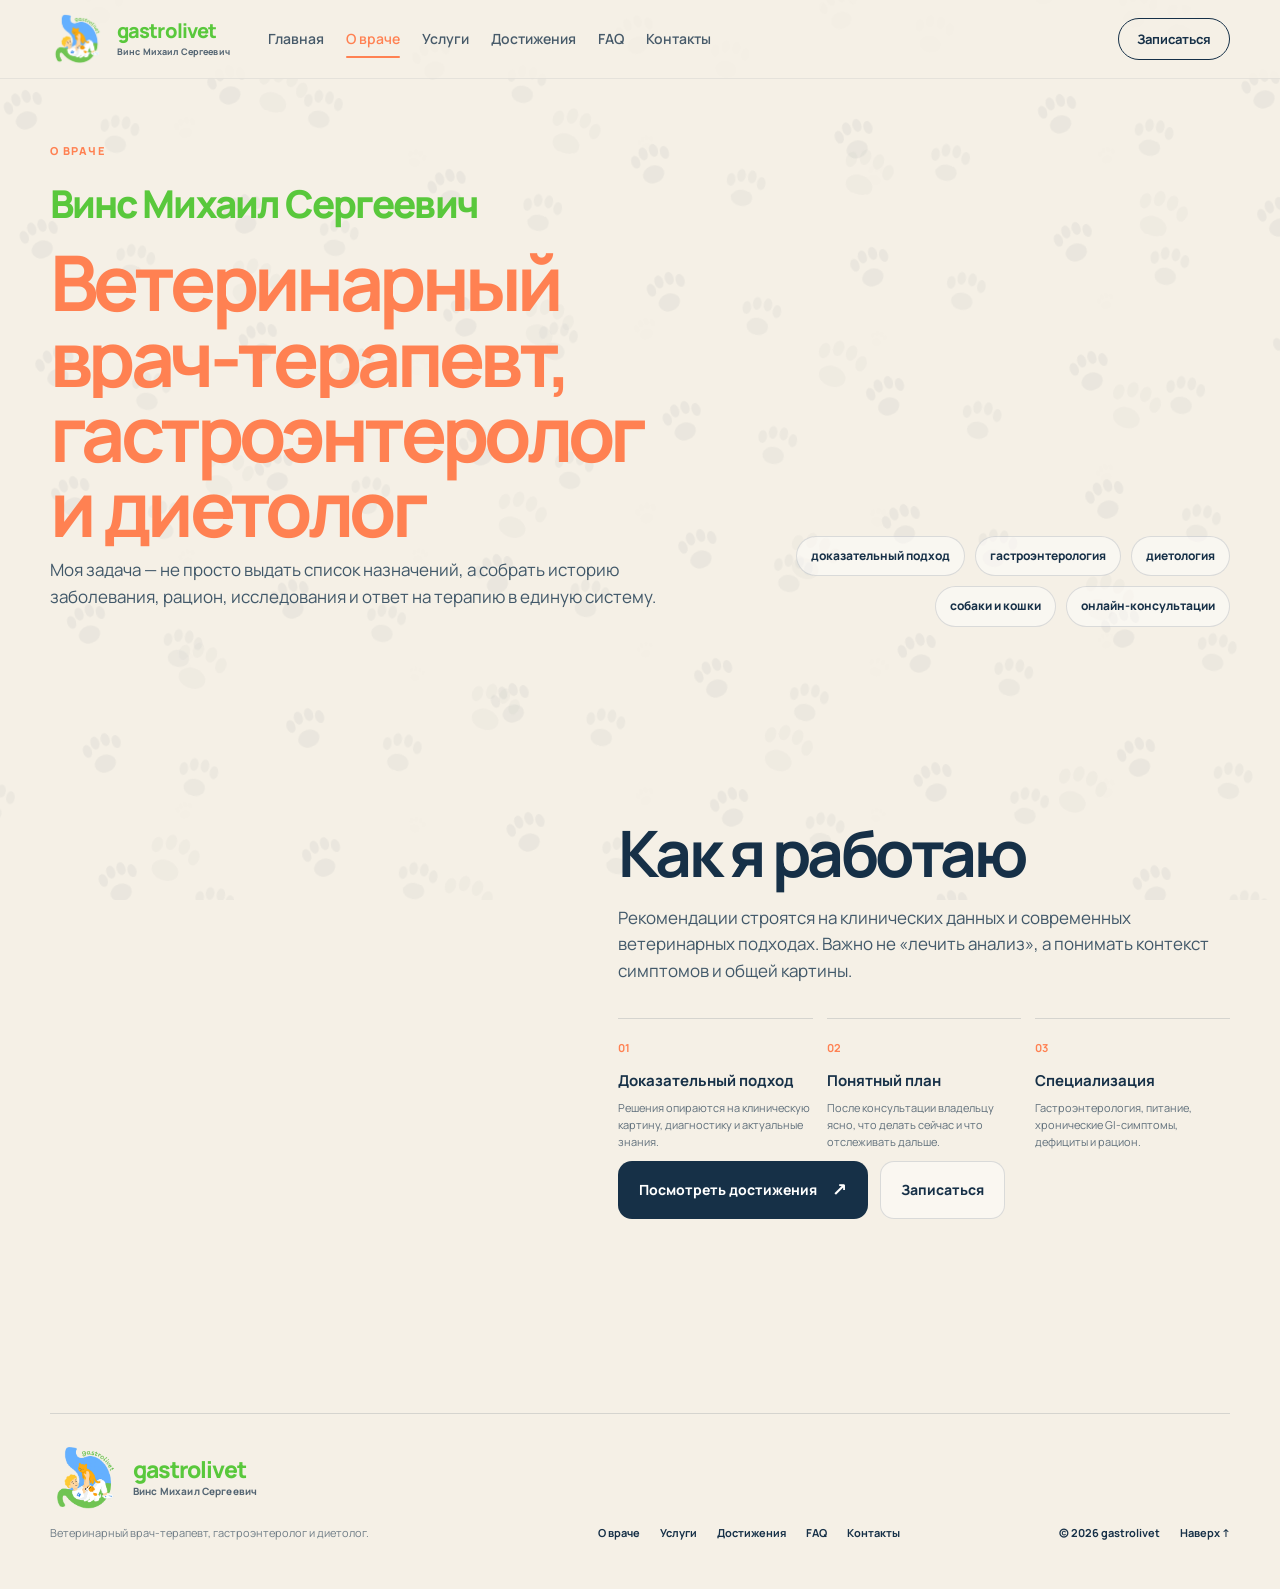
==== commit 224894e0: "Add files via upload" ====
--- a/about.html
+++ b/about.html
@@ -11,6 +11,7 @@
 </head>
 <body id="top">
   <div class="page-noise"></div>
+  <div class="ambient-paws-css" aria-hidden="true"></div>
   
     <header class="header">
       <div class="container header__inner">
--- a/styles.css
+++ b/styles.css
@@ -692,16 +692,34 @@
 .portfolio-marquee__track{
   width:max-content;
   display:flex;
-  gap:26px;
   align-items:center;
+  gap:0;
   padding:17px 0;
   font-size:12px;
   font-weight:800;
   letter-spacing:.12em;
-  animation:portfolioMarquee 22s linear infinite;
-}
-.portfolio-marquee__track i{font-style:normal;color:var(--coral)}
-@keyframes portfolioMarquee{to{transform:translateX(-50%)}}
+  animation:portfolioMarquee 34s linear infinite;
+  will-change:transform;
+}
+.portfolio-marquee__set{
+  flex:0 0 auto;
+  display:flex;
+  align-items:center;
+  gap:26px;
+  padding-right:26px;
+}
+.portfolio-marquee__set span{
+  white-space:nowrap;
+}
+.portfolio-marquee__set i{
+  flex:0 0 auto;
+  font-style:normal;
+  color:var(--coral);
+}
+@keyframes portfolioMarquee{
+  from{transform:translate3d(0,0,0)}
+  to{transform:translate3d(-50%,0,0)}
+}}
 
 .portfolio-overview__top{
   display:grid;
@@ -1420,7 +1438,7 @@
   font-size:12px;font-weight:850;text-transform:uppercase;letter-spacing:.08em
 }
 
-.personal-expertise{padding:82px 0;background:var(--ink);color:white}
+.personal-expertise{padding:68px 0;background:var(--ink);color:white}
 .personal-section-head{margin-bottom:35px}
 .personal-section-head>span,.personal-section-head>div>span{
   font-size:11px;text-transform:uppercase;letter-spacing:.12em;font-weight:850;color:var(--coral)
@@ -1432,20 +1450,28 @@
 .personal-section-head--row p{width:min(380px,100%);margin:0;font-size:12px;opacity:.65}
 .expertise-grid{display:grid;grid-template-columns:repeat(3,1fr);gap:15px}
 .expertise-card{
-  min-height:250px;padding:22px;border-radius:28px;border:1px solid rgba(255,255,255,.08);
+  min-height:205px;padding:20px;border-radius:28px;border:1px solid rgba(255,255,255,.08);
   display:flex;flex-direction:column;justify-content:flex-end;color:var(--ink);transition:.25s ease
 }
 .expertise-card:hover{transform:translateY(-6px)}
 .expertise-card--therapy{background:var(--lavender)}
 .expertise-card--gastro{background:var(--coral-soft)}
 .expertise-card--diet{background:var(--yellow)}
-.expertise-card__top{display:flex;justify-content:space-between;align-items:center;font-size:10px;font-weight:850}
+.expertise-card__top{
+  position:absolute;top:18px;left:20px;right:20px;
+  display:flex;justify-content:space-between;align-items:center;
+  font-size:10.5px;font-weight:850
+}
 .expertise-card__top i{
   width:38px;height:38px;border-radius:50%;display:grid;place-items:center;
   background:rgba(255,255,255,.5);font-style:normal;font-size:18px
 }
-.expertise-card h3{margin:0 0 8px;font-size:32px;line-height:1;letter-spacing:-.05em}
-.expertise-card p{margin:0;max-width:320px;font-size:11px;opacity:.68}
+.expertise-card h3{margin:0 0 8px;font-size:31px;line-height:1;letter-spacing:-.05em}
+.expertise-card p{
+  margin:0;max-width:340px;
+  font-size:12.5px;line-height:1.45;font-weight:500;
+  color:rgba(22,48,71,.78);opacity:1
+}
 
 .personal-navigation{padding:92px 0}
 .personal-nav-grid{display:grid;grid-template-columns:repeat(4,1fr);gap:14px}
@@ -1508,7 +1534,7 @@
   .personal-statement__bottom{grid-template-columns:1fr}
   .personal-arrow-link{width:max-content}
   .expertise-grid{grid-template-columns:1fr}
-  .expertise-card{min-height:210px}
+  .expertise-card{min-height:190px}
   .personal-section-head--row{display:block}
   .personal-section-head--row p{margin-top:16px}
   .personal-nav-grid{grid-template-columns:1fr}
@@ -2108,7 +2134,7 @@
   background:rgba(255,255,255,.28);
 }
 
-/* 12. Marquee */
+/* 12. Marquee — seamless */
 .site-marquee{
   overflow:hidden;
   border-top:1px solid rgba(255,255,255,.10);
@@ -2120,18 +2146,34 @@
   width:max-content;
   display:flex;
   align-items:center;
-  gap:25px;
   padding:15px 0;
   font-size:10px;
   line-height:1;
   font-weight:850;
   letter-spacing:.13em;
-  animation:siteMarquee 25s linear infinite;
-}
-.site-marquee__track span{white-space:nowrap}
-.site-marquee__track i{font-style:normal;color:var(--coral)}
+  animation:siteMarquee 34s linear infinite;
+  will-change:transform;
+}
+.site-marquee__set{
+  flex:0 0 auto;
+  min-width:100vw;
+  display:flex;
+  align-items:center;
+  justify-content:space-around;
+  gap:25px;
+  padding-right:25px;
+}
+.site-marquee__set span{white-space:nowrap}
+.site-marquee__set i{
+  flex:0 0 auto;
+  font-style:normal;
+  color:var(--coral);
+}
 .site-marquee:hover .site-marquee__track{animation-play-state:paused}
-@keyframes siteMarquee{to{transform:translateX(-50%)}}
+@keyframes siteMarquee{
+  from{transform:translate3d(0,0,0)}
+  to{transform:translate3d(-50%,0,0)}
+}
 
 /* 13. Header compacts on scroll */
 .header,
@@ -2215,10 +2257,456 @@
     translate:none!important;
     transition:none!important;
   }
+  .ambient-paw-run,
+  .ambient-paw{
+    animation:none!important;
+  }
 }
 
 @media (max-width:760px){
   .header.is-scrolled .header__inner{height:58px}
   .photo-mask-reveal{clip-path:inset(0 0 100% 0 round 30px)}
-  .site-marquee__track{padding:13px 0;font-size:9px;gap:20px}
-}
+  .site-marquee__track{padding:13px 0;font-size:9px}
+  .site-marquee__set{gap:20px;padding-right:20px}
+}
+
+
+/* 17. Ambient cat paw shadows in background */
+body{
+  position:relative;
+  isolation:isolate;
+}
+.ambient-paw-field{
+  position:fixed;
+  inset:0;
+  z-index:0;
+  pointer-events:none;
+  overflow:hidden;
+}
+.ambient-paw-run{
+  position:absolute;
+  left:0;
+  width:180vw;
+  height:88px;
+  opacity:var(--run-opacity,.18);
+  filter:blur(.15px);
+  will-change:transform, opacity;
+}
+.ambient-paw-run--right{
+  animation:bgPawRunRight var(--run-duration,34s) linear infinite;
+}
+.ambient-paw-run--left{
+  animation:bgPawRunLeft var(--run-duration,32s) linear infinite;
+}
+.ambient-paw-run__inner{
+  position:relative;
+  width:100%;
+  height:100%;
+  transform:rotate(var(--run-tilt,0deg));
+}
+.ambient-paw{
+  position:absolute;
+  top:50%;
+  width:var(--paw-size,30px);
+  height:var(--paw-size,30px);
+  transform:translate(-50%,-50%) rotate(var(--paw-rotate,0deg));
+  animation:ambientPawPulse 3.4s ease-in-out infinite;
+  animation-delay:var(--paw-delay,0s);
+  opacity:.58;
+}
+.ambient-paw svg{
+  width:100%;
+  height:100%;
+  display:block;
+  filter:drop-shadow(0 5px 10px rgba(22,48,71,.045));
+}
+.ambient-paw ellipse,
+.ambient-paw path,
+.ambient-paw circle{
+  fill:rgba(22,48,71,.078);
+}
+@keyframes bgPawRunRight{
+  from{transform:translate3d(-42vw,0,0)}
+  to{transform:translate3d(56vw,0,0)}
+}
+@keyframes bgPawRunLeft{
+  from{transform:translate3d(18vw,0,0)}
+  to{transform:translate3d(-78vw,0,0)}
+}
+@keyframes ambientPawPulse{
+  0%,100%{opacity:.34}
+  50%{opacity:.62}
+}
+@media (max-width:760px){
+  .ambient-paw-run{
+    height:72px;
+    opacity:var(--run-opacity,.14);
+  }
+}
+
+
+/* ==========================================
+   MOTION POLISH V2
+   ========================================== */
+
+/* 1. Very subtle cursor glow */
+.cursor-aura{
+  position:fixed;
+  left:0;
+  top:0;
+  width:260px;
+  height:260px;
+  border-radius:50%;
+  pointer-events:none;
+  z-index:1;
+  opacity:0;
+  transform:translate(-50%,-50%);
+  background:radial-gradient(
+    circle,
+    rgba(126,182,241,.08) 0%,
+    rgba(126,182,241,.045) 34%,
+    rgba(89,200,60,.018) 56%,
+    transparent 72%
+  );
+  filter:blur(2px);
+  transition:opacity .35s ease;
+  mix-blend-mode:multiply;
+}
+.cursor-aura.is-visible{opacity:1}
+
+/* 2. Thin scroll progress line */
+.scroll-progress{
+  position:fixed;
+  z-index:120;
+  left:0;
+  top:0;
+  width:100%;
+  height:2px;
+  pointer-events:none;
+  background:transparent;
+}
+.scroll-progress__bar{
+  width:100%;
+  height:100%;
+  transform:scaleX(0);
+  transform-origin:left center;
+  background:linear-gradient(90deg,var(--coral),var(--yellow),#59c83c);
+  box-shadow:0 0 10px rgba(255,129,82,.18);
+  will-change:transform;
+}
+
+/* 3. Animated underline in the main navigation */
+.header .nav a{
+  position:relative;
+}
+.header .nav a::after{
+  content:"";
+  position:absolute;
+  left:0;
+  right:0;
+  bottom:-8px;
+  height:1.5px;
+  border-radius:999px;
+  background:var(--coral);
+  transform:scaleX(0);
+  transform-origin:right center;
+  transition:transform .28s cubic-bezier(.2,.8,.2,1);
+}
+.header .nav a:hover::after,
+.header .nav a.is-active::after{
+  transform:scaleX(1);
+  transform-origin:left center;
+}
+
+/* 4. Premium edge-light on interactive cards */
+.expertise-card,
+.personal-nav-card,
+.service-card,
+.portfolio-doc,
+.certificate-item{
+  position:relative;
+  overflow:hidden;
+}
+.expertise-card::after,
+.personal-nav-card::after,
+.service-card::after{
+  content:"";
+  position:absolute;
+  inset:0;
+  border-radius:inherit;
+  pointer-events:none;
+  opacity:0;
+  background:
+    linear-gradient(
+      115deg,
+      transparent 18%,
+      rgba(255,255,255,.30) 43%,
+      rgba(255,255,255,.08) 51%,
+      transparent 67%
+    );
+  transform:translateX(-70%);
+  transition:opacity .25s ease,transform .7s cubic-bezier(.2,.8,.2,1);
+}
+.expertise-card:hover::after,
+.personal-nav-card:hover::after,
+.service-card:hover::after{
+  opacity:.75;
+  transform:translateX(65%);
+}
+
+/* 5. Arrow microinteraction */
+.expertise-card__top i,
+.personal-nav-card b,
+.service-card__top span:last-child,
+.personal-arrow-link span,
+.btn span{
+  transition:transform .28s cubic-bezier(.2,.8,.2,1);
+}
+.expertise-card:hover .expertise-card__top i,
+.personal-nav-card:hover b,
+.service-card:hover .service-card__top span:last-child,
+.personal-arrow-link:hover span,
+.btn:hover span{
+  transform:translate(3px,-3px);
+}
+
+/* 6. Photo card gets a refined perspective hover */
+.doctor-photo-card{
+  transform-style:preserve-3d;
+  transition:
+    transform .42s cubic-bezier(.2,.8,.2,1),
+    box-shadow .42s ease;
+  will-change:transform;
+}
+.doctor-photo-card.is-photo-hover{
+  box-shadow:0 30px 78px rgba(22,48,71,.14);
+}
+.doctor-photo-card__media,
+.doctor-photo-card__top,
+.doctor-photo-card__bottom{
+  transform:translateZ(0);
+  transition:transform .42s cubic-bezier(.2,.8,.2,1);
+}
+.doctor-photo-card.is-photo-hover .doctor-photo-card__media{
+  transform:translateZ(18px) scale(1.008);
+}
+.doctor-photo-card.is-photo-hover .doctor-photo-card__top,
+.doctor-photo-card.is-photo-hover .doctor-photo-card__bottom{
+  transform:translateZ(10px);
+}
+
+/* 7. Floating doctor-card decorations */
+.doctor-photo-card__shape--blue{
+  animation:doctorShapeBlue 8s ease-in-out infinite;
+}
+.doctor-photo-card__shape--green{
+  animation:doctorShapeGreen 9.5s ease-in-out infinite;
+}
+.doctor-photo-card__shape--yellow{
+  animation:doctorShapeYellow 7.2s ease-in-out infinite;
+}
+@keyframes doctorShapeBlue{
+  0%,100%{transform:rotate(18deg) translate(0,0)}
+  50%{transform:rotate(22deg) translate(-9px,7px)}
+}
+@keyframes doctorShapeGreen{
+  0%,100%{transform:rotate(-10deg) translate(0,0)}
+  50%{transform:rotate(-6deg) translate(10px,-7px)}
+}
+@keyframes doctorShapeYellow{
+  0%,100%{transform:scale(1)}
+  50%{transform:scale(1.09)}
+}
+
+/* 8. Section headings reveal with a soft tracking settle */
+.personal-section-head h2,
+.portfolio-overview__top h2,
+.section-head h2{
+  transition:letter-spacing .65s cubic-bezier(.2,.8,.2,1);
+}
+.motion-visible .personal-section-head h2,
+.personal-section-head.motion-visible h2,
+.portfolio-overview__top.is-visible h2{
+  letter-spacing:-.06em;
+}
+
+/* 9. Gentle click pulse */
+.click-ripple{
+  position:fixed;
+  width:14px;
+  height:14px;
+  border-radius:50%;
+  pointer-events:none;
+  z-index:9998;
+  border:1px solid rgba(255,129,82,.38);
+  transform:translate(-50%,-50%) scale(.4);
+  animation:clickRipple .55s ease-out forwards;
+}
+@keyframes clickRipple{
+  to{
+    opacity:0;
+    transform:translate(-50%,-50%) scale(4.4);
+  }
+}
+
+/* 10. Hover emphasis for the compact expertise cards */
+.expertise-card{
+  transition:
+    transform .3s cubic-bezier(.2,.8,.2,1),
+    box-shadow .3s ease,
+    filter .3s ease;
+}
+.expertise-grid:hover .expertise-card:not(:hover){
+  filter:saturate(.90) brightness(.96);
+}
+.expertise-card:hover{
+  transform:translateY(-6px) scale(1.012);
+  box-shadow:0 20px 42px rgba(0,0,0,.12);
+}
+
+@media (max-width:980px){
+  .cursor-aura{display:none}
+  .expertise-grid:hover .expertise-card:not(:hover){filter:none}
+}
+
+@media (prefers-reduced-motion:reduce){
+  .cursor-aura,
+  .scroll-progress,
+  .click-ripple{
+    display:none!important;
+  }
+  .doctor-photo-card,
+  .doctor-photo-card__media,
+  .doctor-photo-card__top,
+  .doctor-photo-card__bottom,
+  .doctor-photo-card__shape--blue,
+  .doctor-photo-card__shape--green,
+  .doctor-photo-card__shape--yellow{
+    animation:none!important;
+    transform:none!important;
+    transition:none!important;
+  }
+  .expertise-card::after,
+  .personal-nav-card::after,
+  .service-card::after{
+    display:none!important;
+  }
+}
+
+
+/* Fix: achievements hero title must never be horizontally clipped */
+.portfolio-hero__grid{
+  grid-template-columns:1.08fr .92fr;
+}
+.portfolio-hero h1{
+  max-width:820px;
+  font-size:clamp(54px,6.15vw,90px);
+  line-height:.89;
+  letter-spacing:-.068em;
+}
+.portfolio-hero .title-mask-line{
+  overflow-x:visible;
+  overflow-y:hidden;
+}
+.portfolio-hero .title-mask-line > span{
+  overflow:visible;
+}
+@media (max-width:1050px){
+  .portfolio-hero__grid{
+    grid-template-columns:1fr;
+  }
+  .portfolio-hero h1{
+    max-width:900px;
+    font-size:clamp(54px,8.2vw,86px);
+  }
+}
+@media (max-width:680px){
+  .portfolio-hero h1{
+    font-size:48px;
+    line-height:.92;
+    letter-spacing:-.06em;
+  }
+}
+
+
+/* ==========================================
+   VISIBLE RUNNING PAW SHADOWS — CSS ONLY
+   ========================================== */
+.ambient-paws-css{
+  position:fixed;
+  inset:0;
+  z-index:1;
+  pointer-events:none;
+  overflow:hidden;
+  opacity:.92;
+}
+.ambient-paws-css::before,
+.ambient-paws-css::after{
+  content:"";
+  position:absolute;
+  inset:-25%;
+  background-repeat:repeat;
+  background-size:190px 120px;
+  will-change:background-position, transform;
+}
+
+/* First trail: dark, very soft paw shadows */
+.ambient-paws-css::before{
+  opacity:.34;
+  transform:rotate(-7deg) scale(1.08);
+  background-image:url("data:image/svg+xml,%3Csvg xmlns='http://www.w3.org/2000/svg' width='190' height='120' viewBox='0 0 190 120'%3E%3Cg fill='%23163047' fill-opacity='.16' transform='translate(30 34) rotate(-12 22 22)'%3E%3Cellipse cx='22' cy='29' rx='10' ry='8'/%3E%3Cellipse cx='10' cy='13' rx='4' ry='6'/%3E%3Cellipse cx='19' cy='8' rx='4' ry='6'/%3E%3Cellipse cx='29' cy='8' rx='4' ry='6'/%3E%3Cellipse cx='38' cy='13' rx='4' ry='6'/%3E%3C/g%3E%3Cg fill='%23163047' fill-opacity='.11' transform='translate(112 66) rotate(15 22 22)'%3E%3Cellipse cx='22' cy='29' rx='10' ry='8'/%3E%3Cellipse cx='10' cy='13' rx='4' ry='6'/%3E%3Cellipse cx='19' cy='8' rx='4' ry='6'/%3E%3Cellipse cx='29' cy='8' rx='4' ry='6'/%3E%3Cellipse cx='38' cy='13' rx='4' ry='6'/%3E%3C/g%3E%3C/svg%3E");
+  animation:ambientPawsDriftA 22s linear infinite;
+}
+
+/* Second trail: sparse, slightly larger shadows */
+.ambient-paws-css::after{
+  opacity:.20;
+  transform:rotate(8deg) scale(1.14);
+  background-size:260px 170px;
+  background-image:url("data:image/svg+xml,%3Csvg xmlns='http://www.w3.org/2000/svg' width='260' height='170' viewBox='0 0 260 170'%3E%3Cg fill='%23163047' fill-opacity='.13' transform='translate(54 44) rotate(12 26 26)'%3E%3Cellipse cx='26' cy='34' rx='12' ry='9'/%3E%3Cellipse cx='12' cy='15' rx='4.8' ry='7'/%3E%3Cellipse cx='23' cy='9' rx='4.8' ry='7'/%3E%3Cellipse cx='35' cy='9' rx='4.8' ry='7'/%3E%3Cellipse cx='46' cy='15' rx='4.8' ry='7'/%3E%3C/g%3E%3C/svg%3E");
+  animation:ambientPawsDriftB 31s linear infinite;
+}
+@keyframes ambientPawsDriftA{
+  from{background-position:0 0}
+  to{background-position:380px 240px}
+}
+@keyframes ambientPawsDriftB{
+  from{background-position:260px -170px}
+  to{background-position:-260px 170px}
+}
+
+/* Keep paw shadows behind actual content, but above the body background. */
+body > .header,
+body > main,
+body > .footer{
+  position:relative;
+  z-index:2;
+}
+
+/* The dark specialization block stays clean; paws appear mainly on light background areas. */
+.personal-expertise,
+.site-marquee,
+.portfolio-marquee{
+  position:relative;
+  z-index:3;
+}
+
+/* On mobile use fewer / softer paws. */
+@media (max-width:760px){
+  .ambient-paws-css::before{
+    opacity:.24;
+    background-size:165px 105px;
+  }
+  .ambient-paws-css::after{
+    opacity:.12;
+    background-size:230px 150px;
+  }
+}
+
+/* Accessibility: keep static paw shadows instead of removing them completely. */
+@media (prefers-reduced-motion:reduce){
+  .ambient-paws-css::before,
+  .ambient-paws-css::after{
+    animation:none!important;
+  }
+}
